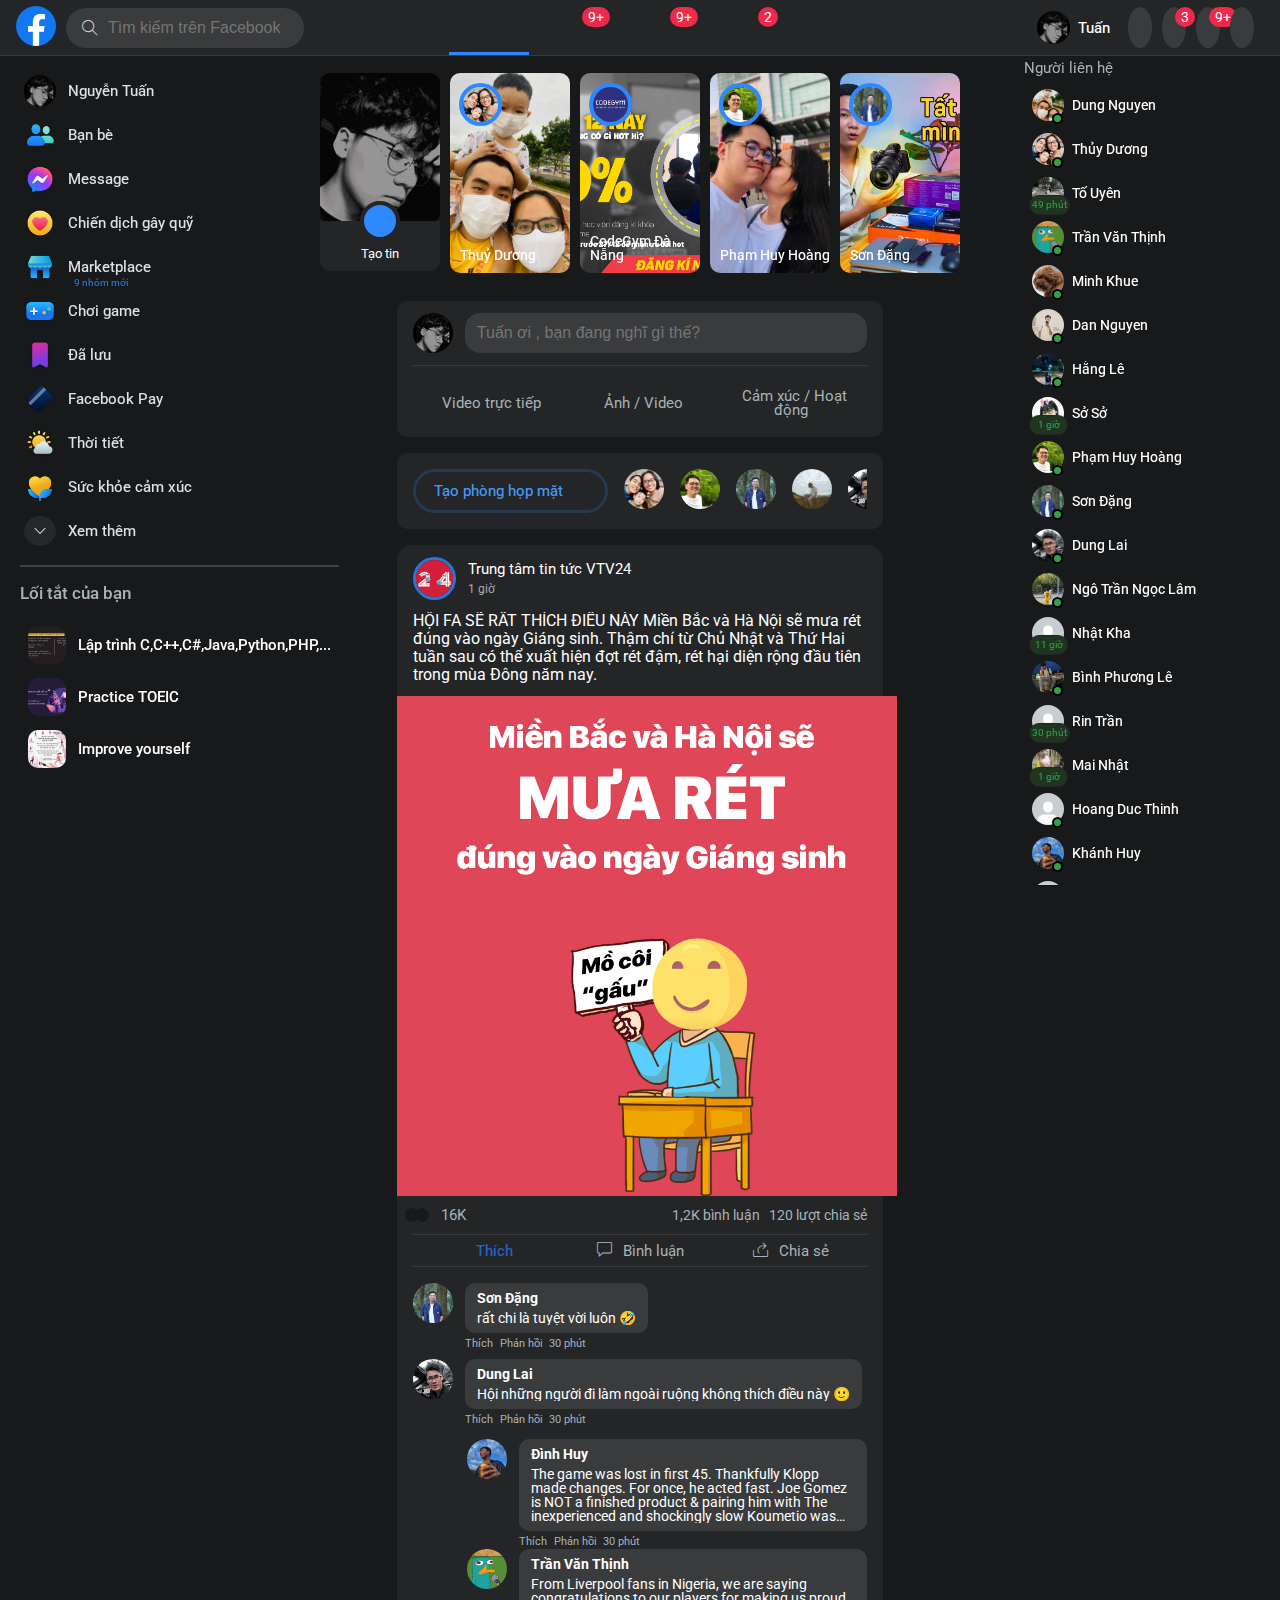
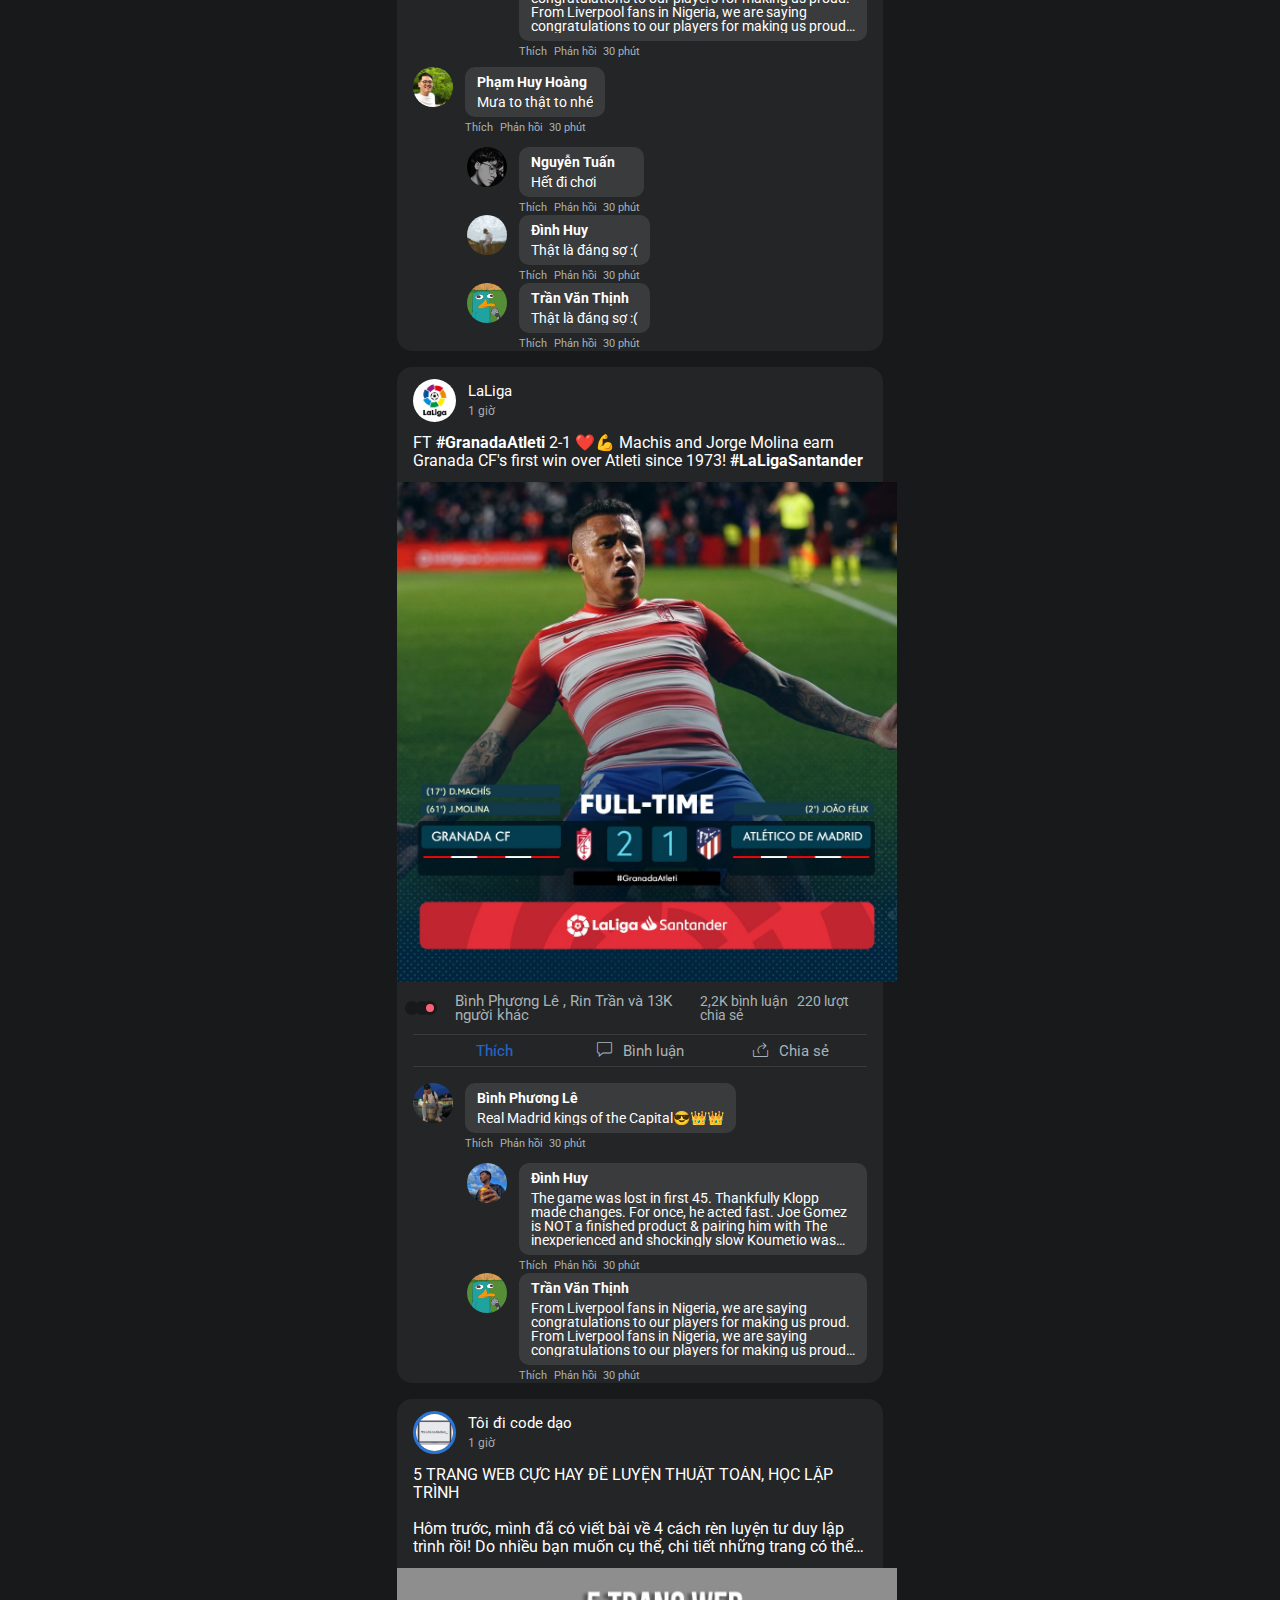
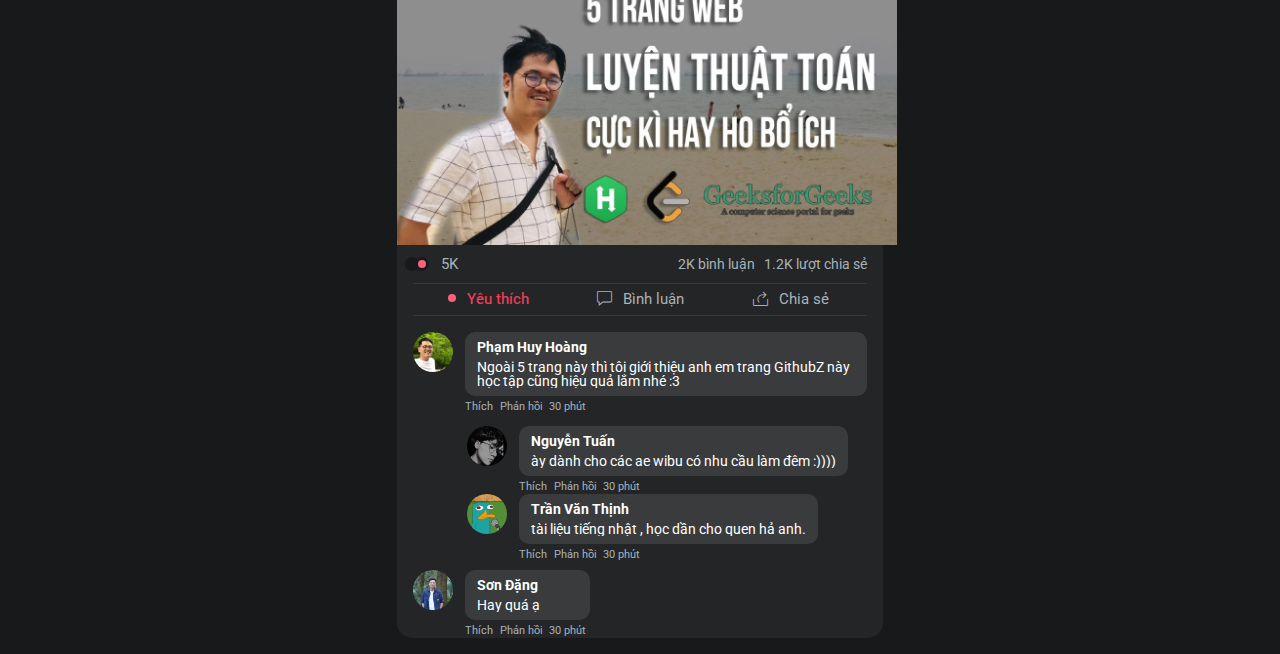
==== index.html @ b70d2193 "first commit" ====
<!DOCTYPE html>
<html lang="en">

<head>
    <meta charset="UTF-8">
    <meta http-equiv="X-UA-Compatible" content="IE=edge">
    <meta name="viewport" content="width=device-width, initial-scale=1.0">
    <title>Facebook</title>
    <link rel="stylesheet" href="./assets/css/style.css">
    <link rel="stylesheet" href="./assets/css/base.css">
    <link rel="stylesheet" href="./assets/css/grid.css">
    <link rel="stylesheet" href="./assets/css/responsive.css">

    <!-- icon -->
    <link rel="stylesheet" href="./assets/font/fontawesome-free-5.15.3/css/all.min.css">
    <link rel="stylesheet" href="./assets/icon/themify-icons/themify-icons.css">
    <link href="https://fonts.googleapis.com/css2?family=Roboto:wght@300;400;500;700&display=swap" rel="stylesheet">

    <!-- Font Family -->
    <link rel="preconnect" href="https://fonts.googleapis.com">
    <link rel="preconnect" href="https://fonts.gstatic.com" crossorigin>
    <link rel="stylesheet" href="https://pro.fontawesome.com/releases/v5.10.0/css/all.css"
        integrity="sha384-AYmEC3Yw5cVb3ZcuHtOA93w35dYTsvhLPVnYs9eStHfGJvOvKxVfELGroGkvsg+p" crossorigin="anonymous" />
    <link rel="preconnect" href="https://fonts.googleapis.com">
    <link rel="preconnect" href="https://fonts.gstatic.com" crossorigin>
    <link href="https://fonts.googleapis.com/css2?family=Satisfy&display=swap" rel="stylesheet">
</head>

<body>
    <div id="main">
        <header class="header">
            <div class="header__search-wrapper">
                <div class="header__logo">
                    <img src="./assets/img/header/logo.png" alt="" class="header__logo-img">
                </div>

                <div class="search-top-mobile-tablet">
                    <i class="search-top-mobile-tablet-icon ti-search"></i>
                </div>

                <div class="header__search-top hide-on-mobile-tablet">
                    <i class="header__search-top-icon ti-search"></i>

                    <input type="text" class="header__search-top-input" placeholder="Tìm kiếm trên Facebook">
                </div>
            </div>

            <div class="header__menu-top">
                <ul class="header__menu-top-list hide-on-mobile">
                    <li class="header__menu-top-item header__menu-top-link--active">
                        <a href="" class="header__menu-top-link">
                            <i class="header__menu-top-icon fas fa-home"></i>
                        </a>
                    </li>

                    <li class="header__menu-top-item">
                        <a href="" class="header__menu-top-link">
                            <i class="header__menu-top-icon fas fa-user-friends"></i>

                            <span class="header__has--notify">9+</span>
                        </a>
                    </li>

                    <li class="header__menu-top-item">
                        <a href="" class="header__menu-top-link">
                            <i class="header__menu-top-icon fas fa-flag"></i>

                            <span class="header__has--notify">9+</span>
                        </a>
                    </li>

                    <li class="header__menu-top-item">
                        <a href="" class="header__menu-top-link">
                            <i class="header__menu-top-icon fas fa-desktop"></i>
                            <span class="header__has--notify">2</span>
                        </a>
                    </li>

                    <li class="header__menu-top-item">
                        <a href="" class="header__menu-top-link">
                            <i class="header__menu-top-icon fas fa-map-marker-alt"></i>
                        </a>
                    </li>
                </ul>
            </div>

            <div class="header__info-wrapper">
                <a class="header__user-top hide-on-mobile-tablet">
                    <img src="./assets/img/header/avatar.jpg" alt="Avatar" class="header__user-top-avatar">

                    <div class="header__user-top-name">Tuấn</div>
                </a>

                <a href="" class="header__menu-top-right">
                    <i class="header__menu-top-right-icon fas fa-list-ul"></i>
                </a>

                <a href="" class="header__message-top">
                    <i class="header__message-top-icon fab fa-facebook-messenger"></i>

                    <span class="header__has--notify header__has--notify-top-right">3</span>
                </a>

                <a href="" class="header__notify-top">
                    <i class="header__notify-top-icon fas fa-bell"></i>
                    <span class="header__has--notify header__has--notify-top-right">9+</span>
                </a>

                <a href="" class="header__show-more-top">
                    <i class="header__show-more-top-icon fas fa-caret-down"></i>
                </a>
            </div>
        </header>

        <div class="body">
            <div class="grid">
                <div class="row">
                    <div class="col l-3">
                        <div class="left-list hide-on-mobile-tablet">
                            <ul class="nav__left-list">
                                <li class="nav__left-list-item">
                                    <a href="" class="nav__left-list-item-link">
                                        <img src="./assets/img/header/avatar.jpg" alt="" class="nav__left-list-item-img">
                                        <div class="nav__left-list-item-name">Nguyễn Tuấn</div>
                                    </a>
                                </li>

                                <li class="nav__left-list-item">
                                    <a href="" class="nav__left-list-item-link">
                                        <img src="./assets/img/body-left-list/friends.png" alt=""
                                            class="nav__left-list-item-img">
                                        <div class="nav__left-list-item-name">Bạn bè</div>
                                    </a>
                                </li>

                                <li class="nav__left-list-item">
                                    <a href="" class="nav__left-list-item-link">
                                        <img src="./assets/img/body-left-list/message.png" alt=""
                                            class="nav__left-list-item-img">
                                        <div class="nav__left-list-item-name">Message</div>
                                    </a>
                                </li>

                                <li class="nav__left-list-item">
                                    <a href="" class="nav__left-list-item-link">
                                        <img src="./assets/img/body-left-list/fund.png" alt=""
                                            class="nav__left-list-item-img">
                                        <div class="nav__left-list-item-name">Chiến dịch gây quỹ</div>
                                    </a>
                                </li>

                                <li class="nav__left-list-item">
                                    <a href="" class="nav__left-list-item-link">
                                        <img src="./assets/img/body-left-list/market.png" alt=""
                                            class="nav__left-list-item-img">
                                        <div class="nav__left-list-item-name">
                                            Marketplace
                                        </div>

                                        <div class="nav__left-list-item-notify">
                                            <i class="fas fa-circle"></i>
                                            <span>9 nhóm mới</span>
                                        </div>
                                    </a>
                                </li>

                                <li class="nav__left-list-item">
                                    <a href="" class="nav__left-list-item-link">
                                        <img src="./assets/img/body-left-list/game.png" alt=""
                                            class="nav__left-list-item-img">
                                        <div class="nav__left-list-item-name">Chơi game</div>
                                    </a>
                                </li>

                                <li class="nav__left-list-item">
                                    <a href="" class="nav__left-list-item-link">
                                        <img src="./assets/img/body-left-list/saved.png" alt=""
                                            class="nav__left-list-item-img">
                                        <div class="nav__left-list-item-name">Đã lưu</div>
                                    </a>
                                </li>

                                <li class="nav__left-list-item">
                                    <a href="" class="nav__left-list-item-link">
                                        <img src="./assets/img/body-left-list/facebookPay.png" alt=""
                                            class="nav__left-list-item-img">
                                        <div class="nav__left-list-item-name">Facebook Pay</div>
                                    </a>
                                </li>

                                <li class="nav__left-list-item">
                                    <a href="" class="nav__left-list-item-link">
                                        <img src="./assets/img/body-left-list/weather.png" alt=""
                                            class="nav__left-list-item-img">
                                        <div class="nav__left-list-item-name">Thời tiết</div>
                                    </a>
                                </li>

                                <li class="nav__left-list-item">
                                    <a href="" class="nav__left-list-item-link">
                                        <img src="./assets/img/body-left-list/heal.png" alt=""
                                            class="nav__left-list-item-img">
                                        <div class="nav__left-list-item-name">Sức khỏe cảm xúc</div>
                                    </a>
                                </li>

                                <li class="nav__left-list-item">
                                    <div class="nav__left-list-item-link">
                                        <i class="nav__left-list-item-icon ti-angle-down"></i>

                                        <div class="nav__left-list-item-name">Xem thêm</div>
                                    </div>
                                </li>
                            </ul>

                            <ul class="nav__left-list-footer">
                                <li class="nav__left-list-footer-item">
                                    <div class="nav__left-list-footer-item-header">
                                        <span>Lối tắt của bạn</span>
                                    </div>
                                </li>

                                <li class="nav__left-list-footer-item">
                                    <a href="" class="nav__left-list-footer-item-link">
                                        <img src="./assets/img/left-list-footer/img-1.jpg" alt=""
                                            class="nav__left-list-footer-item-img">
                                        <span>Lập trình C,C++,C#,Java,Python,PHP,...</span>
                                    </a>
                                </li>

                                <li class="nav__left-list-footer-item">
                                    <a href="" class="nav__left-list-footer-item-link">
                                        <img src="./assets/img/left-list-footer/img-3.jpg" alt=""
                                            class="nav__left-list-footer-item-img">
                                        <span>Practice TOEIC</span>
                                    </a>
                                </li>

                                <li class="nav__left-list-footer-item">
                                    <a href="" class="nav__left-list-footer-item-link">
                                        <img src="./assets/img/left-list-footer/img-2.jpg" alt=""
                                            class="nav__left-list-footer-item-img">
                                        <span>Improve yourself</span>
                                    </a>
                                </li>
                            </ul>
                        </div>
                    </div>

                    <div class="col l-6 m-12 c-12">
                        <div class="center-list">
                            <div class="story-center">
                                <ul class="story-center__list">
                                    <li class="story-center__item">
                                        <a href="" class="story-center__item-link">
                                            <img src="./assets/img/header/avatar.jpg" alt=""
                                                class="story-center__item-img">

                                            <div class="story-center--create-story">
                                                <div class="story-center--create-story-add">
                                                    <i class="story-center--create-story-icon fas fa-plus"></i>
                                                </div>

                                                <div class="story-center--create-story-text">Tạo tin</div>
                                            </div>
                                        </a>
                                    </li>

                                    <li class="story-center__item">
                                        <a href="" class="story-center__item-link">
                                            <img src="./assets/img/body-center/avatar-story-1.jpg" alt=""
                                                class="story-center__item-img-friends">

                                            <div class="story-center__item-avatar-container">
                                                <img src="./assets/img/body-center/story-1.jpg" alt=""
                                                    class="story-center__item-avatar">
                                            </div>
                                            <div class="story-center__item-name">Thuỷ Dương</div>
                                        </a>
                                    </li>

                                    <li class="story-center__item">
                                        <a href="" class="story-center__item-link">
                                            <img src="./assets/img/body-center/story-2.jpg" alt=""
                                                class="story-center__item-img-friends">

                                            <div class="story-center__item-avatar-container">
                                                <img src="./assets/img/body-center/avatar-story-2.jpg" alt=""
                                                    class="story-center__item-avatar">
                                            </div>
                                            <div class="story-center__item-name">CodeGym Đà Nẵng</div>
                                        </a>
                                    </li>

                                    <li class="story-center__item">
                                        <a href="" class="story-center__item-link">
                                            <img src="./assets/img/body-center/avatar-story-3.jpg" alt=""
                                                class="story-center__item-img-friends">

                                            <div class="story-center__item-avatar-container">
                                                <img src="./assets/img/body-center/story-3.jpg" alt=""
                                                    class="story-center__item-avatar">
                                            </div>
                                            <div class="story-center__item-name">Phạm Huy Hoàng</div>
                                        </a>
                                    </li>

                                    <li class="story-center__item">
                                        <a href="" class="story-center__item-link">
                                            <img src="./assets/img/body-center/avatar-story-4.jpg" alt=""
                                                class="story-center__item-img-friends">

                                            <div class="story-center__item-avatar-container">
                                                <img src="./assets/img/body-center/story-4.jpg" alt=""
                                                    class="story-center__item-avatar">
                                            </div>
                                            <div class="story-center__item-name">Sơn Đặng</div>
                                        </a>
                                    </li>
                                </ul>
                            </div>

                            <div class="news-list-center">
                                <div class="status-center">
                                    <div class="status-heading">
                                        <img src="./assets/img/header/avatar.jpg" alt="" class="status-img">
                                        <input type="text" class="status-heading__input"
                                            placeholder="Tuấn ơi , bạn đang nghĩ gì thế?">
                                    </div>

                                    <div class="status-body">
                                        <div class="status-container">
                                            <i class="status-video__direct-icon fas fa-video"></i>
                                            <span>Video trực tiếp</span>
                                        </div>

                                        <div class="status-container">
                                            <i class="status-upload__image-icon fas fa-image"></i>
                                            <span>Ảnh / Video</span>
                                        </div>

                                        <div class="status-container">
                                            <i class="status-react-icon far fa-smile"></i>

                                            <span>Cảm xúc / Hoạt động</span>
                                        </div>
                                    </div>
                                </div>

                                <div class="create-meeting-room-center">
                                    <div class="create-meeting-room-center-container">
                                        <div class="create-meeting-room-wrapper">
                                            <i class="meeting-room-icon fas fa-video"></i>
                                            <span>Tạo phòng họp mặt</span>
                                        </div>

                                        <ul class="meeting-room__list">
                                            <li class="meeting-room__item">
                                                <a href="" class="meeting-room__link">
                                                    <img src="./assets/img/body-center/story-1.jpg" alt=""
                                                        class="meeting-room-img">
                                                </a>
                                            </li>

                                            <li class="meeting-room__item">
                                                <a href="" class="meeting-room__link">
                                                    <img src="./assets/img/body-center/story-3.jpg" alt=""
                                                        class="meeting-room-img">
                                                </a>
                                            </li>

                                            <li class="meeting-room__item">
                                                <a href="" class="meeting-room__link">
                                                    <img src="./assets/img/body-center/story-4.jpg" alt=""
                                                        class="meeting-room-img">
                                                </a>
                                            </li>

                                            <li class="meeting-room__item">
                                                <a href="" class="meeting-room__link">
                                                    <img src="./assets/img/body-center/stort-1.jpg" alt=""
                                                        class="meeting-room-img">
                                                </a>
                                            </li>

                                            <li class="meeting-room__item">
                                                <a href="" class="meeting-room__link">
                                                    <img src="./assets/img/body-center/story-5.jpg" alt=""
                                                        class="meeting-room-img">
                                                </a>
                                            </li>

                                            <li class="meeting-room__item">
                                                <a href="" class="meeting-room__link">
                                                    <img src="./assets/img/body-center/story-7.jpg" alt=""
                                                        class="meeting-room-img">
                                                </a>
                                            </li>

                                            <li class="meeting-room__item">
                                                <a href="" class="meeting-room__link">
                                                    <img src="./assets/img/body-center/story-9.jpg" alt=""
                                                        class="meeting-room-img">
                                                </a>
                                            </li>

                                            <li class="meeting-room__item">
                                                <a href="" class="meeting-room__link">
                                                    <img src="./assets/img/body-center/story-6.png" alt=""
                                                        class="meeting-room-img">
                                                </a>
                                            </li>

                                            <li class="meeting-room__item">
                                                <a href="" class="meeting-room__link">
                                                    <img src="./assets/img/body-center/story-10.png" alt=""
                                                        class="meeting-room-img">
                                                </a>
                                            </li>

                                            <li class="meeting-room__item">
                                                <a href="" class="meeting-room__link">
                                                    <img src="./assets/img/body-center/story-10.png" alt=""
                                                        class="meeting-room-img">
                                                </a>
                                            </li>
                                        </ul>
                                    </div>
                                </div>

                                <div class="news-post">
                                    <ul class="news-post__list">
                                        <li class="news-post__item">
                                            <div class="news-post__header">
                                                <div class="news-post__header-wrapper">
                                                    <img src="assets/img/post-list/img-1.jpg" alt=""
                                                        class="news-post__avatar news-post__avatar--story">

                                                    <div class="news-post__header-info">
                                                        <a href="" class="news-post__header-info-name">
                                                            <span>Trung tâm tin tức VTV24</span>
                                                            <i
                                                                class="news-post__header-info-name-icon fas fa-check-circle"></i>
                                                        </a>

                                                        <div class="news-post__header-info-date--wrapper">
                                                            <div class="news-post__header-info-date">1 giờ</div>
                                                            <i
                                                                class="news-post__header-info-date-icon fas fa-globe-americas"></i>
                                                        </div>
                                                    </div>
                                                </div>

                                                <div class="news-post__header-about">
                                                    <a href="" class="news-post__header-about-link">
                                                        <i class="fas fa-ellipsis-h"></i>
                                                    </a>
                                                </div>
                                            </div>

                                            <div class="news-post-content">
                                                <p class="news-post-content-text">
                                                    HỘI FA SẼ RẤT THÍCH ĐIỀU NÀY
                                                    Miền Bắc và Hà Nội sẽ mưa rét đúng vào ngày Giáng sinh. Thậm chí từ
                                                    Chủ Nhật và Thứ Hai tuần sau có thể xuất hiện đợt rét đậm, rét hại
                                                    diện rộng đầu tiên trong mùa Đông năm nay.
                                                </p>
                                            </div>

                                            <a href="" class="news-post-image">
                                                <img src="./assets/img/post-list/image-content-1.jpg" alt=""
                                                    class="news-post-image-img">
                                            </a>

                                            <div class="news-post-react">
                                                <div class="news-post-react-header">
                                                    <!-- Haha <i class="news-post-react-header-haha-icon fas fa-grin-squint"></i> -->
                                                    <!-- sad <i class="news-post-react-header-sad-icon fas fa-sad-tear"></i> -->
                                                    <!-- like <i class="news-post-react-header-like-icon fas fa-thumbs-up"></i> -->
                                                    <i class="news-post-react-header-haha-icon fas fa-grin-squint"></i>
                                                    <i class="news-post-react-header-like-icon fas fa-thumbs-up"></i>
                                                    <div class="news-post-react-header-quantity">16K</div>
                                                </div>

                                                <div class="news-post-react-body">
                                                    <span class="news-post-react-body-comment">1,2K bình luận</span>
                                                    <span class="news-post-react-body-share">120 lượt chia sẻ</span>
                                                </div>
                                            </div>

                                            <div class="news-post-function">
                                                <div class="news-post-function-container">
                                                    <div
                                                        class="news-post-function__act news-post-function__act--active--like">
                                                        <i class="news-post-function__like-icon fas fa-thumbs-up"></i>
                                                        <span>Thích
                                                            <div class="function__react-act">
                                                                <ul class="function__react-act-list">
                                                                    <li class="function__react-act-item">
                                                                        <i
                                                                            class="function__react-act-like-icon like-icon fas fa-thumbs-up"></i>
                                                                    </li>

                                                                    <li class="function__react-act-item">
                                                                        <i
                                                                            class="function__react-act-item-heart-icon heart-icon fas fa-heart"></i>
                                                                    </li>

                                                                    <li class="function__react-act-item">
                                                                        <i
                                                                            class="function__react-act-item-smile-icon smile-icon fas fa-grin-squint"></i>
                                                                    </li>

                                                                    <li class="function__react-act-item">
                                                                        <i
                                                                            class="function__react-act-item-surprise-icon surprise-icon fas fa-surprise"></i>
                                                                    </li>

                                                                    <li class="function__react-act-item">
                                                                        <i
                                                                            class="function__react-act-item-sad-icon sad-icon fas fa-sad-tear"></i>
                                                                    </li>

                                                                    <li class="function__react-act-item">
                                                                        <i
                                                                            class="function__react-act-item-angry-icon angry-icon fas fa-angry"></i>
                                                                    </li>
                                                                </ul>
                                                            </div>
                                                        </span>
                                                    </div>

                                                    <div class="news-post-function__act">
                                                        <i class="news-post-function__act-comment-icon ti-comment"></i>
                                                        <span>Bình luận</span>
                                                    </div>

                                                    <div class="news-post-function__act">
                                                        <i class="news-post-function__act-share-icon ti-share"></i>
                                                        <span>Chia sẻ</span>
                                                    </div>
                                                </div>
                                            </div>

                                            <div class="news-post__comment-client">
                                                <ul class="news-post__comment-client-list">
                                                    <li class="news-post__comment-client-item">
                                                        <div class="news-post__comment-client-item-header">
                                                            <a href="" class="news-post__comment-client-item-link">
                                                                <img src="./assets/img/body-center/story-4.jpg" alt=""
                                                                    class="news-post__comment-client-item-img">
                                                            </a>

                                                            <div class="news-post__comment-client-item-body">
                                                                <div class="news-post__comment-client-item-wrapper">
                                                                    <a href=""
                                                                        class="news-post__comment-client-item-link">
                                                                        <strong
                                                                            class="news-post__comment-client-item-name">Sơn
                                                                            Đặng</strong>
                                                                    </a>

                                                                    <div
                                                                        class="news-post__comment-client-item-comment limit-height-text-comment">
                                                                        <!-- Haha <i class="news-post-react-header-haha-icon fas fa-grin-squint"></i> -->
                                                                        <!-- sad <i class="news-post-react-header-sad-icon fas fa-sad-tear"></i> -->
                                                                        <!-- like <i class="news-post-react-header-like-icon fas fa-thumbs-up"></i> -->
                                                                        rất chi là tuyệt vời luôn 🤣
                                                                    </div>
                                                                </div>
                                                                <div class="news-post__comment-client-item-function">
                                                                    <span
                                                                        class="news-post__comment-client-item-function-like">
                                                                        Thích
                                                                        <div class="function__react-act">
                                                                            <ul class="function__react-act-list">
                                                                                <li class="function__react-act-item">
                                                                                    <i
                                                                                        class="function__react-act-like-icon like-icon fas fa-thumbs-up"></i>
                                                                                </li>

                                                                                <li class="function__react-act-item">
                                                                                    <i
                                                                                        class="function__react-act-item-heart-icon heart-icon fas fa-heart"></i>
                                                                                </li>

                                                                                <li class="function__react-act-item">
                                                                                    <i
                                                                                        class="function__react-act-item-smile-icon smile-icon fas fa-grin-squint"></i>
                                                                                </li>

                                                                                <li class="function__react-act-item">
                                                                                    <i
                                                                                        class="function__react-act-item-surprise-icon surprise-icon fas fa-surprise"></i>
                                                                                </li>

                                                                                <li class="function__react-act-item">
                                                                                    <i
                                                                                        class="function__react-act-item-sad-icon sad-icon fas fa-sad-tear"></i>
                                                                                </li>

                                                                                <li class="function__react-act-item">
                                                                                    <i
                                                                                        class="function__react-act-item-angry-icon angry-icon fas fa-angry"></i>
                                                                                </li>
                                                                            </ul>
                                                                        </div>
                                                                    </span>

                                                                    <span>Phản hồi</span>
                                                                    <span>30 phút</span>
                                                                </div>
                                                            </div>
                                                        </div>
                                                    </li>

                                                    <li class="news-post__comment-client-item">
                                                        <div class="news-post__comment-client-item-header">
                                                            <a href="" class="news-post__comment-client-item-link">
                                                                <img src="./assets/img/body-center/story-5.jpg" alt=""
                                                                    class="news-post__comment-client-item-img">
                                                            </a>

                                                            <div class="news-post__comment-client-item-body">
                                                                <div class="news-post__comment-client-item-wrapper">
                                                                    <a href=""
                                                                        class="news-post__comment-client-item-link">
                                                                        <strong
                                                                            class="news-post__comment-client-item-name">Dung
                                                                            Lai</strong>
                                                                    </a>

                                                                    <div
                                                                        class="news-post__comment-client-item-comment limit-height-text-comment">
                                                                        Hội những người đi làm ngoài ruộng không thích
                                                                        điều này 🙂</div>
                                                                </div>
                                                                <div class="news-post__comment-client-item-function">
                                                                    <span
                                                                        class="news-post__comment-client-item-function-like">
                                                                        Thích
                                                                        <div class="function__react-act">
                                                                            <ul class="function__react-act-list">
                                                                                <li class="function__react-act-item">
                                                                                    <i
                                                                                        class="function__react-act-like-icon like-icon fas fa-thumbs-up"></i>
                                                                                </li>

                                                                                <li class="function__react-act-item">
                                                                                    <i
                                                                                        class="function__react-act-item-heart-icon heart-icon fas fa-heart"></i>
                                                                                </li>

                                                                                <li class="function__react-act-item">
                                                                                    <i
                                                                                        class="function__react-act-item-smile-icon smile-icon fas fa-grin-squint"></i>
                                                                                </li>

                                                                                <li class="function__react-act-item">
                                                                                    <i
                                                                                        class="function__react-act-item-surprise-icon surprise-icon fas fa-surprise"></i>
                                                                                </li>

                                                                                <li class="function__react-act-item">
                                                                                    <i
                                                                                        class="function__react-act-item-sad-icon sad-icon fas fa-sad-tear"></i>
                                                                                </li>

                                                                                <li class="function__react-act-item">
                                                                                    <i
                                                                                        class="function__react-act-item-angry-icon angry-icon fas fa-angry"></i>
                                                                                </li>
                                                                            </ul>
                                                                        </div>
                                                                    </span>

                                                                    <span>Phản hồi</span>
                                                                    <span>30 phút</span>
                                                                </div>
                                                            </div>
                                                        </div>

                                                        <ul class="news-post-comment-client--response">
                                                            <li class="news-post-comment-client--response-item">
                                                                <a href="" class="news-post__comment-client-item-link">
                                                                    <img src="./assets/img/body-center/story-7.jpg"
                                                                        alt=""
                                                                        class="news-post__comment-client-item-img">
                                                                </a>

                                                                <div class="news-post__comment-client-item-body">
                                                                    <div class="news-post__comment-client-item-wrapper">
                                                                        <a href=""
                                                                            class="news-post__comment-client-item-link">
                                                                            <strong
                                                                                class="news-post__comment-client-item-name">Đình
                                                                                Huy</strong>
                                                                        </a>

                                                                        <div
                                                                            class="news-post__comment-client-item-comment limit-height-text-comment">
                                                                            The game was lost in first 45. Thankfully
                                                                            Klopp made changes. For once, he acted fast.
                                                                            Joe Gomez is NOT a finished product &
                                                                            pairing him with The inexperienced and
                                                                            shockingly slow Koumetio was such a foolish
                                                                            choice. What a second half that was! So glad
                                                                            for Taki to get that moment in the dying
                                                                            seconds. Should’ve put the finishing touches
                                                                            with his penalty!
                                                                            Big big big game for Kelleher. Kids got ice
                                                                            in his veins and the sharpness of Allison.
                                                                            One to watch !!</div>
                                                                    </div>
                                                                    <div
                                                                        class="news-post__comment-client-item-function">
                                                                        <span
                                                                            class="news-post__comment-client-item-function-like">
                                                                            Thích
                                                                            <div class="function__react-act">
                                                                                <ul class="function__react-act-list">
                                                                                    <li
                                                                                        class="function__react-act-item">
                                                                                        <i
                                                                                            class="function__react-act-like-icon like-icon fas fa-thumbs-up"></i>
                                                                                    </li>

                                                                                    <li
                                                                                        class="function__react-act-item">
                                                                                        <i
                                                                                            class="function__react-act-item-heart-icon heart-icon fas fa-heart"></i>
                                                                                    </li>

                                                                                    <li
                                                                                        class="function__react-act-item">
                                                                                        <i
                                                                                            class="function__react-act-item-smile-icon smile-icon fas fa-grin-squint"></i>
                                                                                    </li>

                                                                                    <li
                                                                                        class="function__react-act-item">
                                                                                        <i
                                                                                            class="function__react-act-item-surprise-icon surprise-icon fas fa-surprise"></i>
                                                                                    </li>

                                                                                    <li
                                                                                        class="function__react-act-item">
                                                                                        <i
                                                                                            class="function__react-act-item-sad-icon sad-icon fas fa-sad-tear"></i>
                                                                                    </li>

                                                                                    <li
                                                                                        class="function__react-act-item">
                                                                                        <i
                                                                                            class="function__react-act-item-angry-icon angry-icon fas fa-angry"></i>
                                                                                    </li>
                                                                                </ul>
                                                                            </div>
                                                                        </span>

                                                                        <span>Phản hồi</span>
                                                                        <span>30 phút</span>
                                                                    </div>
                                                            </li>

                                                            <li class="news-post-comment-client--response-item">
                                                                <a href="" class="news-post__comment-client-item-link">
                                                                    <img src="./assets/img/body-center/story-6.png"
                                                                        alt=""
                                                                        class="news-post__comment-client-item-img">
                                                                </a>

                                                                <div class="news-post__comment-client-item-body">
                                                                    <div class="news-post__comment-client-item-wrapper">
                                                                        <a href=""
                                                                            class="news-post__comment-client-item-link">
                                                                            <strong
                                                                                class="news-post__comment-client-item-name">Trần
                                                                                Văn Thịnh</strong>
                                                                        </a>

                                                                        <div
                                                                            class="news-post__comment-client-item-comment limit-height-text-comment">
                                                                            From Liverpool fans in Nigeria, we are
                                                                            saying congratulations to our players for
                                                                            making us proud.
                                                                            From Liverpool fans in Nigeria, we are
                                                                            saying congratulations to our players for
                                                                            making us proud.
                                                                            From Liverpool fans in Nigeria, we are
                                                                            saying congratulations to our players for
                                                                            making us proud.
                                                                            From Liverpool fans in Nigeria, we are
                                                                            saying congratulations to our players for
                                                                            making us proud.</div>
                                                                    </div>
                                                                    <div
                                                                        class="news-post__comment-client-item-function">
                                                                        <span
                                                                            class="news-post__comment-client-item-function-like">
                                                                            Thích
                                                                            <div class="function__react-act">
                                                                                <ul class="function__react-act-list">
                                                                                    <li
                                                                                        class="function__react-act-item">
                                                                                        <i
                                                                                            class="function__react-act-like-icon like-icon fas fa-thumbs-up"></i>
                                                                                    </li>

                                                                                    <li
                                                                                        class="function__react-act-item">
                                                                                        <i
                                                                                            class="function__react-act-item-heart-icon heart-icon fas fa-heart"></i>
                                                                                    </li>

                                                                                    <li
                                                                                        class="function__react-act-item">
                                                                                        <i
                                                                                            class="function__react-act-item-smile-icon smile-icon fas fa-grin-squint"></i>
                                                                                    </li>

                                                                                    <li
                                                                                        class="function__react-act-item">
                                                                                        <i
                                                                                            class="function__react-act-item-surprise-icon surprise-icon fas fa-surprise"></i>
                                                                                    </li>

                                                                                    <li
                                                                                        class="function__react-act-item">
                                                                                        <i
                                                                                            class="function__react-act-item-sad-icon sad-icon fas fa-sad-tear"></i>
                                                                                    </li>

                                                                                    <li
                                                                                        class="function__react-act-item">
                                                                                        <i
                                                                                            class="function__react-act-item-angry-icon angry-icon fas fa-angry"></i>
                                                                                    </li>
                                                                                </ul>
                                                                            </div>
                                                                        </span>

                                                                        <span>Phản hồi</span>
                                                                        <span>30 phút</span>
                                                                    </div>
                                                                </div>
                                                            </li>
                                                        </ul>
                                                    </li>

                                                    <li class="news-post__comment-client-item">
                                                        <div class="news-post__comment-client-item-header">
                                                            <a href="" class="news-post__comment-client-item-link">
                                                                <img src="./assets/img/body-center/story-3.jpg" alt=""
                                                                    class="news-post__comment-client-item-img">
                                                            </a>

                                                            <div class="news-post__comment-client-item-body">
                                                                <div class="news-post__comment-client-item-wrapper">
                                                                    <a href=""
                                                                        class="news-post__comment-client-item-link">
                                                                        <strong
                                                                            class="news-post__comment-client-item-name">Phạm
                                                                            Huy Hoàng</strong>
                                                                    </a>

                                                                    <div
                                                                        class="news-post__comment-client-item-comment limit-height-text-comment">
                                                                        Mưa to thật to nhé
                                                                    </div>
                                                                </div>
                                                                <div class="news-post__comment-client-item-function">
                                                                    <span
                                                                        class="news-post__comment-client-item-function-like">
                                                                        Thích
                                                                        <div class="function__react-act">
                                                                            <ul class="function__react-act-list">
                                                                                <li class="function__react-act-item">
                                                                                    <i
                                                                                        class="function__react-act-like-icon like-icon fas fa-thumbs-up"></i>
                                                                                </li>

                                                                                <li class="function__react-act-item">
                                                                                    <i
                                                                                        class="function__react-act-item-heart-icon heart-icon fas fa-heart"></i>
                                                                                </li>

                                                                                <li class="function__react-act-item">
                                                                                    <i
                                                                                        class="function__react-act-item-smile-icon smile-icon fas fa-grin-squint"></i>
                                                                                </li>

                                                                                <li class="function__react-act-item">
                                                                                    <i
                                                                                        class="function__react-act-item-surprise-icon surprise-icon fas fa-surprise"></i>
                                                                                </li>

                                                                                <li class="function__react-act-item">
                                                                                    <i
                                                                                        class="function__react-act-item-sad-icon sad-icon fas fa-sad-tear"></i>
                                                                                </li>

                                                                                <li class="function__react-act-item">
                                                                                    <i
                                                                                        class="function__react-act-item-angry-icon angry-icon fas fa-angry"></i>
                                                                                </li>
                                                                            </ul>
                                                                        </div>
                                                                    </span>

                                                                    <span>Phản hồi</span>
                                                                    <span>30 phút</span>
                                                                </div>
                                                            </div>
                                                        </div>

                                                        <ul class="news-post-comment-client--response">
                                                            <li class="news-post-comment-client--response-item">
                                                                <a href="" class="news-post__comment-client-item-link">
                                                                    <img src="./assets/img/header/avatar.jpg" alt=""
                                                                        class="news-post__comment-client-item-img">
                                                                </a>

                                                                <div class="news-post__comment-client-item-body">
                                                                    <div class="news-post__comment-client-item-wrapper">
                                                                        <a href=""
                                                                            class="news-post__comment-client-item-link">
                                                                            <strong
                                                                                class="news-post__comment-client-item-name">Nguyễn
                                                                                Tuấn</strong>
                                                                        </a>

                                                                        <div
                                                                            class="news-post__comment-client-item-comment limit-height-text-comment">
                                                                            Hết đi chơi</div>
                                                                    </div>
                                                                    <div
                                                                        class="news-post__comment-client-item-function">
                                                                        <span
                                                                            class="news-post__comment-client-item-function-like">
                                                                            Thích
                                                                            <div class="function__react-act">
                                                                                <ul class="function__react-act-list">
                                                                                    <li
                                                                                        class="function__react-act-item">
                                                                                        <i
                                                                                            class="function__react-act-like-icon like-icon fas fa-thumbs-up"></i>
                                                                                    </li>

                                                                                    <li
                                                                                        class="function__react-act-item">
                                                                                        <i
                                                                                            class="function__react-act-item-heart-icon heart-icon fas fa-heart"></i>
                                                                                    </li>

                                                                                    <li
                                                                                        class="function__react-act-item">
                                                                                        <i
                                                                                            class="function__react-act-item-smile-icon smile-icon fas fa-grin-squint"></i>
                                                                                    </li>

                                                                                    <li
                                                                                        class="function__react-act-item">
                                                                                        <i
                                                                                            class="function__react-act-item-surprise-icon surprise-icon fas fa-surprise"></i>
                                                                                    </li>

                                                                                    <li
                                                                                        class="function__react-act-item">
                                                                                        <i
                                                                                            class="function__react-act-item-sad-icon sad-icon fas fa-sad-tear"></i>
                                                                                    </li>

                                                                                    <li
                                                                                        class="function__react-act-item">
                                                                                        <i
                                                                                            class="function__react-act-item-angry-icon angry-icon fas fa-angry"></i>
                                                                                    </li>
                                                                                </ul>
                                                                            </div>
                                                                        </span>

                                                                        <span>Phản hồi</span>
                                                                        <span>30 phút</span>
                                                                    </div>
                                                                </div>
                                                            </li>

                                                            <li class="news-post-comment-client--response-item">
                                                                <a href="" class="news-post__comment-client-item-link">
                                                                    <img src="./assets/img/body-center/stort-1.jpg"
                                                                        alt=""
                                                                        class="news-post__comment-client-item-img">
                                                                </a>

                                                                <div class="news-post__comment-client-item-body">
                                                                    <div class="news-post__comment-client-item-wrapper">
                                                                        <a href=""
                                                                            class="news-post__comment-client-item-link">
                                                                            <strong
                                                                                class="news-post__comment-client-item-name">Đình
                                                                                Huy</strong>
                                                                        </a>

                                                                        <div
                                                                            class="news-post__comment-client-item-comment limit-height-text-comment">
                                                                            Thật là đáng sợ :(</div>
                                                                    </div>
                                                                    <div
                                                                        class="news-post__comment-client-item-function">
                                                                        <span
                                                                            class="news-post__comment-client-item-function-like">
                                                                            Thích
                                                                            <div class="function__react-act">
                                                                                <ul class="function__react-act-list">
                                                                                    <li
                                                                                        class="function__react-act-item">
                                                                                        <i
                                                                                            class="function__react-act-like-icon like-icon fas fa-thumbs-up"></i>
                                                                                    </li>

                                                                                    <li
                                                                                        class="function__react-act-item">
                                                                                        <i
                                                                                            class="function__react-act-item-heart-icon heart-icon fas fa-heart"></i>
                                                                                    </li>

                                                                                    <li
                                                                                        class="function__react-act-item">
                                                                                        <i
                                                                                            class="function__react-act-item-smile-icon smile-icon fas fa-grin-squint"></i>
                                                                                    </li>

                                                                                    <li
                                                                                        class="function__react-act-item">
                                                                                        <i
                                                                                            class="function__react-act-item-surprise-icon surprise-icon fas fa-surprise"></i>
                                                                                    </li>

                                                                                    <li
                                                                                        class="function__react-act-item">
                                                                                        <i
                                                                                            class="function__react-act-item-sad-icon sad-icon fas fa-sad-tear"></i>
                                                                                    </li>

                                                                                    <li
                                                                                        class="function__react-act-item">
                                                                                        <i
                                                                                            class="function__react-act-item-angry-icon angry-icon fas fa-angry"></i>
                                                                                    </li>
                                                                                </ul>
                                                                            </div>
                                                                        </span>

                                                                        <span>Phản hồi</span>
                                                                        <span>30 phút</span>
                                                                    </div>
                                                                </div>
                                                            </li>

                                                            <li class="news-post-comment-client--response-item">
                                                                <a href="" class="news-post__comment-client-item-link">
                                                                    <img src="./assets/img/body-center/story-6.png"
                                                                        alt=""
                                                                        class="news-post__comment-client-item-img">
                                                                </a>

                                                                <div class="news-post__comment-client-item-body">
                                                                    <div class="news-post__comment-client-item-wrapper">
                                                                        <a href=""
                                                                            class="news-post__comment-client-item-link">
                                                                            <strong
                                                                                class="news-post__comment-client-item-name">Trần
                                                                                Văn Thịnh</strong>
                                                                        </a>

                                                                        <div
                                                                            class="news-post__comment-client-item-comment limit-height-text-comment">
                                                                            Thật là đáng sợ :(</div>
                                                                    </div>
                                                                    <div
                                                                        class="news-post__comment-client-item-function">
                                                                        <span
                                                                            class="news-post__comment-client-item-function-like">
                                                                            Thích
                                                                            <div class="function__react-act">
                                                                                <ul class="function__react-act-list">
                                                                                    <li
                                                                                        class="function__react-act-item">
                                                                                        <i
                                                                                            class="function__react-act-like-icon like-icon fas fa-thumbs-up"></i>
                                                                                    </li>

                                                                                    <li
                                                                                        class="function__react-act-item">
                                                                                        <i
                                                                                            class="function__react-act-item-heart-icon heart-icon fas fa-heart"></i>
                                                                                    </li>

                                                                                    <li
                                                                                        class="function__react-act-item">
                                                                                        <i
                                                                                            class="function__react-act-item-smile-icon smile-icon fas fa-grin-squint"></i>
                                                                                    </li>

                                                                                    <li
                                                                                        class="function__react-act-item">
                                                                                        <i
                                                                                            class="function__react-act-item-surprise-icon surprise-icon fas fa-surprise"></i>
                                                                                    </li>

                                                                                    <li
                                                                                        class="function__react-act-item">
                                                                                        <i
                                                                                            class="function__react-act-item-sad-icon sad-icon fas fa-sad-tear"></i>
                                                                                    </li>

                                                                                    <li
                                                                                        class="function__react-act-item">
                                                                                        <i
                                                                                            class="function__react-act-item-angry-icon angry-icon fas fa-angry"></i>
                                                                                    </li>
                                                                                </ul>
                                                                            </div>
                                                                        </span>

                                                                        <span>Phản hồi</span>
                                                                        <span>30 phút</span>
                                                                    </div>
                                                                </div>
                                                            </li>
                                                        </ul>
                                                    </li>
                                                </ul>
                                            </div>
                                        </li>

                                        <li class="news-post__item">
                                            <div class="news-post__header">
                                                <div class="news-post__header-wrapper">
                                                    <!-- news-post__avatar--story -->
                                                    <img src="assets/img/post-list/img-2.jpg" alt=""
                                                        class="news-post__avatar">

                                                    <div class="news-post__header-info">
                                                        <a href="" class="news-post__header-info-name">
                                                            <span>LaLiga</span>
                                                            <i
                                                                class="news-post__header-info-name-icon fas fa-check-circle"></i>
                                                        </a>

                                                        <div class="news-post__header-info-date--wrapper">
                                                            <div class="news-post__header-info-date">1 giờ</div>
                                                            <i
                                                                class="news-post__header-info-date-icon fas fa-globe-americas"></i>
                                                        </div>
                                                    </div>
                                                </div>

                                                <div class="news-post__header-about">
                                                    <a href="" class="news-post__header-about-link">
                                                        <i class="fas fa-ellipsis-h"></i>
                                                    </a>
                                                </div>
                                            </div>

                                            <div class="news-post-content">
                                                <p class="news-post-content-text">
                                                    FT <strong>#GranadaAtleti</strong> 2-1
                                                    ❤️💪 Machis and Jorge Molina earn Granada CF's first win over Atleti
                                                    since 1973!
                                                    <strong>#LaLigaSantander</strong>
                                                </p>
                                            </div>

                                            <a href="" class="news-post-image">
                                                <img src="./assets/img/post-list/image-content-2.jpg" alt=""
                                                    class="news-post-image-img">
                                            </a>

                                            <div class="news-post-react">
                                                <div class="news-post-react-header">
                                                    <!-- Haha <i class="news-post-react-header-haha-icon fas fa-grin-squint"></i> -->
                                                    <!-- sad <i class="news-post-react-header-sad-icon fas fa-sad-tear"></i> -->
                                                    <!-- like <i class="news-post-react-header-like-icon fas fa-thumbs-up"></i> -->
                                                    <i class="news-post-react-header-like-icon fas fa-thumbs-up"></i>
                                                    <i class="news-post-react-header-haha-icon fas fa-grin-squint"></i>
                                                    <i
                                                        class="news-post-react-header-heart-icon heart-icon fas fa-heart"></i>
                                                    <div class="news-post-react-header-quantity-container">
                                                        <div class="news-post-react-header-quantity-other-friends">Bình
                                                            Phương Lê , Rin Trần và 13K người khác</div>
                                                        <div class="news-post-react-header-quantity">13K</div>
                                                    </div>
                                                </div>

                                                <div class="news-post-react-body">
                                                    <span class="news-post-react-body-comment">2,2K bình luận</span>
                                                    <span class="news-post-react-body-share">220 lượt chia sẻ</span>
                                                </div>
                                            </div>

                                            <div class="news-post-function">
                                                <div class="news-post-function-container">
                                                    <div
                                                        class="news-post-function__act news-post-function__act--active--like">
                                                        <i class="news-post-function__like-icon fas fa-thumbs-up"></i>
                                                        <span>Thích
                                                            <div class="function__react-act">
                                                                <ul class="function__react-act-list">
                                                                    <li class="function__react-act-item">
                                                                        <i
                                                                            class="function__react-act-like-icon like-icon fas fa-thumbs-up"></i>
                                                                    </li>

                                                                    <li class="function__react-act-item">
                                                                        <i
                                                                            class="function__react-act-item-heart-icon heart-icon fas fa-heart"></i>
                                                                    </li>

                                                                    <li class="function__react-act-item">
                                                                        <i
                                                                            class="function__react-act-item-smile-icon smile-icon fas fa-grin-squint"></i>
                                                                    </li>

                                                                    <li class="function__react-act-item">
                                                                        <i
                                                                            class="function__react-act-item-surprise-icon surprise-icon fas fa-surprise"></i>
                                                                    </li>

                                                                    <li class="function__react-act-item">
                                                                        <i
                                                                            class="function__react-act-item-sad-icon sad-icon fas fa-sad-tear"></i>
                                                                    </li>

                                                                    <li class="function__react-act-item">
                                                                        <i
                                                                            class="function__react-act-item-angry-icon angry-icon fas fa-angry"></i>
                                                                    </li>
                                                                </ul>
                                                            </div>
                                                        </span>
                                                    </div>

                                                    <div class="news-post-function__act">
                                                        <i class="news-post-function__act-comment-icon ti-comment"></i>
                                                        <span>Bình luận</span>
                                                    </div>

                                                    <div class="news-post-function__act">
                                                        <i class="news-post-function__act-share-icon ti-share"></i>
                                                        <span>Chia sẻ</span>
                                                    </div>
                                                </div>
                                            </div>

                                            <div class="news-post__comment-client">
                                                <ul class="news-post__comment-client-list">
                                                    <li class="news-post__comment-client-item">
                                                        <div class="news-post__comment-client-item-header">
                                                            <a href="" class="news-post__comment-client-item-link">
                                                                <img src="./assets/img/body-center/story-9.jpg" alt=""
                                                                    class="news-post__comment-client-item-img">
                                                            </a>

                                                            <div class="news-post__comment-client-item-body">
                                                                <div class="news-post__comment-client-item-wrapper">
                                                                    <a href=""
                                                                        class="news-post__comment-client-item-link">
                                                                        <strong
                                                                            class="news-post__comment-client-item-name">Bình
                                                                            Phương Lê</strong>
                                                                    </a>

                                                                    <div
                                                                        class="news-post__comment-client-item-comment limit-height-text-comment">
                                                                        <!-- Haha <i class="news-post-react-header-haha-icon fas fa-grin-squint"></i> -->
                                                                        <!-- sad <i class="news-post-react-header-sad-icon fas fa-sad-tear"></i> -->
                                                                        <!-- like <i class="news-post-react-header-like-icon fas fa-thumbs-up"></i> -->
                                                                        Real Madrid kings of the Capital😎👑👑
                                                                    </div>
                                                                </div>
                                                                <div class="news-post__comment-client-item-function">
                                                                    <span
                                                                        class="news-post__comment-client-item-function-like">
                                                                        Thích
                                                                        <div class="function__react-act">
                                                                            <ul class="function__react-act-list">
                                                                                <li class="function__react-act-item">
                                                                                    <i
                                                                                        class="function__react-act-like-icon like-icon fas fa-thumbs-up"></i>
                                                                                </li>

                                                                                <li class="function__react-act-item">
                                                                                    <i
                                                                                        class="function__react-act-item-heart-icon heart-icon fas fa-heart"></i>
                                                                                </li>

                                                                                <li class="function__react-act-item">
                                                                                    <i
                                                                                        class="function__react-act-item-smile-icon smile-icon fas fa-grin-squint"></i>
                                                                                </li>

                                                                                <li class="function__react-act-item">
                                                                                    <i
                                                                                        class="function__react-act-item-surprise-icon surprise-icon fas fa-surprise"></i>
                                                                                </li>

                                                                                <li class="function__react-act-item">
                                                                                    <i
                                                                                        class="function__react-act-item-sad-icon sad-icon fas fa-sad-tear"></i>
                                                                                </li>

                                                                                <li class="function__react-act-item">
                                                                                    <i
                                                                                        class="function__react-act-item-angry-icon angry-icon fas fa-angry"></i>
                                                                                </li>
                                                                            </ul>
                                                                        </div>
                                                                    </span>

                                                                    <span>Phản hồi</span>
                                                                    <span>30 phút</span>
                                                                </div>
                                                            </div>
                                                        </div>

                                                        <ul class="news-post-comment-client--response">
                                                            <li class="news-post-comment-client--response-item">
                                                                <a href="" class="news-post__comment-client-item-link">
                                                                    <img src="./assets/img/body-center/story-7.jpg"
                                                                        alt=""
                                                                        class="news-post__comment-client-item-img">
                                                                </a>

                                                                <div class="news-post__comment-client-item-body">
                                                                    <div class="news-post__comment-client-item-wrapper">
                                                                        <a href=""
                                                                            class="news-post__comment-client-item-link">
                                                                            <strong
                                                                                class="news-post__comment-client-item-name">Đình
                                                                                Huy</strong>
                                                                        </a>

                                                                        <div
                                                                            class="news-post__comment-client-item-comment limit-height-text-comment">
                                                                            The game was lost in first 45. Thankfully
                                                                            Klopp made changes. For once, he acted fast.
                                                                            Joe Gomez is NOT a finished product &
                                                                            pairing him with The inexperienced and
                                                                            shockingly slow Koumetio was such a foolish
                                                                            choice. What a second half that was! So glad
                                                                            for Taki to get that moment in the dying
                                                                            seconds. Should’ve put the finishing touches
                                                                            with his penalty!
                                                                            Big big big game for Kelleher. Kids got ice
                                                                            in his veins and the sharpness of Allison.
                                                                            One to watch !!</div>
                                                                    </div>
                                                                    <div
                                                                        class="news-post__comment-client-item-function">
                                                                        <span
                                                                            class="news-post__comment-client-item-function-like">
                                                                            Thích
                                                                            <div class="function__react-act">
                                                                                <ul class="function__react-act-list">
                                                                                    <li
                                                                                        class="function__react-act-item">
                                                                                        <i
                                                                                            class="function__react-act-like-icon like-icon fas fa-thumbs-up"></i>
                                                                                    </li>

                                                                                    <li
                                                                                        class="function__react-act-item">
                                                                                        <i
                                                                                            class="function__react-act-item-heart-icon heart-icon fas fa-heart"></i>
                                                                                    </li>

                                                                                    <li
                                                                                        class="function__react-act-item">
                                                                                        <i
                                                                                            class="function__react-act-item-smile-icon smile-icon fas fa-grin-squint"></i>
                                                                                    </li>

                                                                                    <li
                                                                                        class="function__react-act-item">
                                                                                        <i
                                                                                            class="function__react-act-item-surprise-icon surprise-icon fas fa-surprise"></i>
                                                                                    </li>

                                                                                    <li
                                                                                        class="function__react-act-item">
                                                                                        <i
                                                                                            class="function__react-act-item-sad-icon sad-icon fas fa-sad-tear"></i>
                                                                                    </li>

                                                                                    <li
                                                                                        class="function__react-act-item">
                                                                                        <i
                                                                                            class="function__react-act-item-angry-icon angry-icon fas fa-angry"></i>
                                                                                    </li>
                                                                                </ul>
                                                                            </div>
                                                                        </span>

                                                                        <span>Phản hồi</span>
                                                                        <span>30 phút</span>
                                                                    </div>
                                                            </li>

                                                            <li class="news-post-comment-client--response-item">
                                                                <a href="" class="news-post__comment-client-item-link">
                                                                    <img src="./assets/img/body-center/story-6.png"
                                                                        alt=""
                                                                        class="news-post__comment-client-item-img">
                                                                </a>

                                                                <div class="news-post__comment-client-item-body">
                                                                    <div class="news-post__comment-client-item-wrapper">
                                                                        <a href=""
                                                                            class="news-post__comment-client-item-link">
                                                                            <strong
                                                                                class="news-post__comment-client-item-name">Trần
                                                                                Văn Thịnh</strong>
                                                                        </a>

                                                                        <div
                                                                            class="news-post__comment-client-item-comment limit-height-text-comment">
                                                                            From Liverpool fans in Nigeria, we are
                                                                            saying congratulations to our players for
                                                                            making us proud.
                                                                            From Liverpool fans in Nigeria, we are
                                                                            saying congratulations to our players for
                                                                            making us proud.
                                                                            From Liverpool fans in Nigeria, we are
                                                                            saying congratulations to our players for
                                                                            making us proud.
                                                                            From Liverpool fans in Nigeria, we are
                                                                            saying congratulations to our players for
                                                                            making us proud.</div>
                                                                    </div>
                                                                    <div
                                                                        class="news-post__comment-client-item-function">
                                                                        <span
                                                                            class="news-post__comment-client-item-function-like">
                                                                            Thích
                                                                            <div class="function__react-act">
                                                                                <ul class="function__react-act-list">
                                                                                    <li
                                                                                        class="function__react-act-item">
                                                                                        <i
                                                                                            class="function__react-act-like-icon like-icon fas fa-thumbs-up"></i>
                                                                                    </li>

                                                                                    <li
                                                                                        class="function__react-act-item">
                                                                                        <i
                                                                                            class="function__react-act-item-heart-icon heart-icon fas fa-heart"></i>
                                                                                    </li>

                                                                                    <li
                                                                                        class="function__react-act-item">
                                                                                        <i
                                                                                            class="function__react-act-item-smile-icon smile-icon fas fa-grin-squint"></i>
                                                                                    </li>

                                                                                    <li
                                                                                        class="function__react-act-item">
                                                                                        <i
                                                                                            class="function__react-act-item-surprise-icon surprise-icon fas fa-surprise"></i>
                                                                                    </li>

                                                                                    <li
                                                                                        class="function__react-act-item">
                                                                                        <i
                                                                                            class="function__react-act-item-sad-icon sad-icon fas fa-sad-tear"></i>
                                                                                    </li>

                                                                                    <li
                                                                                        class="function__react-act-item">
                                                                                        <i
                                                                                            class="function__react-act-item-angry-icon angry-icon fas fa-angry"></i>
                                                                                    </li>
                                                                                </ul>
                                                                            </div>
                                                                        </span>

                                                                        <span>Phản hồi</span>
                                                                        <span>30 phút</span>
                                                                    </div>
                                                                </div>
                                                            </li>
                                                        </ul>
                                                    </li>
                                                </ul>
                                            </div>
                                        </li>

                                        <li class="news-post__item">
                                            <div class="news-post__header">
                                                <div class="news-post__header-wrapper">
                                                    <img src="assets/img/post-list/img-3.jpg" alt=""
                                                        class="news-post__avatar news-post__avatar--story">

                                                    <div class="news-post__header-info">
                                                        <a href="" class="news-post__header-info-name">
                                                            <span>Tôi đi code dạo</span>
                                                            <i
                                                                class="news-post__header-info-name-icon fas fa-check-circle"></i>
                                                        </a>

                                                        <div class="news-post__header-info-date--wrapper">
                                                            <div class="news-post__header-info-date">1 giờ</div>
                                                            <i
                                                                class="news-post__header-info-date-icon fas fa-globe-americas"></i>
                                                        </div>
                                                    </div>
                                                </div>

                                                <div class="news-post__header-about">
                                                    <a href="" class="news-post__header-about-link">
                                                        <i class="fas fa-ellipsis-h"></i>
                                                    </a>
                                                </div>
                                            </div>

                                            <div class="news-post-content">
                                                <p class="news-post-content-text">
                                                    5 TRANG WEB CỰC HAY ĐỂ LUYỆN THUẬT TOÁN, HỌC LẬP TRÌNH<br><br>
                                                    Hôm trước, mình đã có viết bài về 4 cách rèn luyện tư duy lập trình
                                                    rồi! Do nhiều bạn muốn cụ thể, chi tiết những trang có thể học tập,
                                                    luyện thuật toán nên hôm nay mình chia sẻ thêm cho các bạn 5 trang
                                                    cực kì hay ho để luyện thuật toán/học lập trình nha!
                                                    Các bạn không cần phải dùng hết cả 5 làm gì, chỉ cần chọn 1-2 cái
                                                    hay nhất là được rồi nhé!
                                                    𝐇𝐚𝐜𝐤𝐞𝐫𝐫𝐚𝐧𝐤 (𝐡𝐚𝐜𝐤𝐞𝐫𝐫𝐚𝐧𝐤. 𝐜𝐨𝐦)
                                                    Trang nay rất rất phổ biến trong giới lập trình, từ junior đến
                                                    senior, từ developer đến mấy bác tuyển dụng.
                                                    HackerRank có rất nhiều bài thuật toán, với độ khó từ thấp đến cao,
                                                    đủ mọi thể loại thuật toán và cấu trúc dữ liệu (Thậm chí cả SQL cũng
                                                    có luôn). Bạn sẽ viết code, chạy trực tiếp và xem kết quả, bí quá có
                                                    thể qua mục discussion xem bà con giải ra sao nữa
                                                    Trong quá trình mình đi phỏng vấn, cũng có khoảng 3,4 công ty cho
                                                    mình vào đây làm bài test (thuật toán + trắc nghiệm + tự luận). Do
                                                    vậy, các bạn cứ lên đây làm bài tập nhiều cho quen dần cũng được
                                                    nha.
                                                    𝐋𝐞𝐞𝐭𝐜𝐨𝐝𝐞 (𝐥𝐞𝐞𝐭𝐜𝐨𝐝𝐞 .𝐜𝐨𝐦)
                                                    Bên cạnh Hackeerank, Leetcode cũng là 1 trang rất hay để luyện thuật
                                                    toán. Số lượng bài toán trên này không hề thua hackerrank, có 3 độ
                                                    khó chính là Easy/Medium/Hard (Nhiều bài easy cũng khó vãi nồi ra).
                                                    Đợt mình đi phỏng vấn thuật toán thì cũng hay bị hỏi mấy bài tầm
                                                    Easy để khởi động, Medium để đánh giá khả năng. Tầm Hard thì chắc cỡ
                                                    phỏng vấn Facebook/Google họ mới hỏi.
                                                    Trang này còn có 1 cái khá hay ho là nó đo performance/runtime code
                                                    của bạn, so sánh với người khác để xem code bạn chạy nhanh hay chậm,
                                                    có thể optimize được hay không (cái này nhiều khi hơi lô, bấm Run
                                                    lại tự dưng code nhanh hơn hẳn)
                                                    𝗚𝗲𝗲𝗸𝗳𝗼𝗿𝗴𝗲𝗲𝗸𝘀
                                                    (𝗽𝗿𝗮𝗰𝘁𝗶𝗰𝗲.𝗴𝗲𝗲𝗸𝘀𝗳𝗼𝗿𝗴𝗲𝗲𝗸𝘀. 𝗼𝗿𝗴)
                                                    Nếu bạn đã từng bí khi làm bài thuật toán, từng Google tìm lời giải
                                                    (giống mình ahihi), hẳn bạn sẽ thấy qua trang này một … vài lần.
                                                    Trang geekforgeeks này giao diện nhìn hơi lô (do dân Ấn Độ làm), bài
                                                    tập cũng không phân loại rõ cho lắm. Tuy vậy, nó lại có … rất nhiều
                                                    bài giải của những bài tập thuật toán thông dụng. Mỗi bài giải lại
                                                    gồm nhiều cách giải khác nhau, đi kèm với độ phức tạp/memory của mỗi
                                                    cách giải. Đọc rất là hay và bổ ích.
                                                    Do vậy, lâu lâu các bạn có thể trang này xem bài giải/code example
                                                    của các thuật toán phổ biến nha!
                                                    𝐄𝐱𝐞𝐫𝐜𝐢𝐬𝐦. 𝐢𝐨
                                                    Nếu như các trang trên để luyện thuật toán, thì Exercism lại là 1
                                                    trang khá hay để luyện thành thạo ngôn ngữ lập trình.
                                                    Trên Exercism cũng có nhiều bài tập, nhưng các bài tập này không quá
                                                    nặng về thuật toán, mà nặng về cách dùng ngôn ngữ lập trình:
                                                    - Sử dụng if/else, loop.
                                                    - Xử lý ngày tháng, xử lý chuỗi
                                                    - Cách phân tách method, tổ chức class
                                                    - Cách xử lý lỗi, viết code bất đồng bộ…
                                                    Cá nhân mình từng dùng trang này để học thêm về Golang, Elixir. Vừa
                                                    làm vừa xem thử bài giải của các bạn khác để … quay cóp, nhầm để học
                                                    cách viết code!
                                                    Nếu các bạn đã lập trình 1 thời gian, muốn học ngôn ngữ mới, học
                                                    cách tư duy mới thì cứ lên Exercism nhé!
                                                    𝐃𝐚𝐢𝐥𝐲 𝐂𝐨𝐝𝐢𝐧𝐠 𝐏𝐫𝐨𝐛𝐥𝐞𝐦
                                                    (𝐝𝐚𝐢𝐥𝐲𝐜𝐨𝐝𝐢𝐧𝐠𝐩𝐫𝐨𝐛𝐥𝐞𝐦. 𝐜𝐨𝐦)
                                                    Trang này hồi trước mình xem Youtube Channel của CS Dojo – Một anh
                                                    nhân viên Google bỏ nghề đi làm Youtuber thì được giới thiệu. (Quảng
                                                    cáo nhẹ là Code Dạo cũng có Youtube Channel hay ho lắm nha)
                                                    Khác với những trang còn lại, trang này không có danh sách bài tập.
                                                    Thay vào đó, bạn nhập email của bạn vào, mỗi ngày họ sẽ gửi cho bạn
                                                    1 bài thuật toán để làm thử.
                                                    Các bài này cũng mức Easy/Medium, được các công ty như Amazon/Google
                                                    sử dụng để phỏng vấn ứng viên. Dùng gói Premium thì các bạn sẽ được
                                                    gửi kèm lời giải luôn!
                                                    Bản thân mình dùng gói thường, sau đó nếu bí thì Google 1 hồi cũng
                                                    ra đáp án bên Geekforgeeks. Nếu các bạn sắp đi phỏng vấn, ôn thuật
                                                    toán thì đăng kí trang này, luyện trước 2-3 tháng là vừa nha!
                                                    𝐓𝐚̣𝐦 𝐤𝐞̂́𝐭
                                                    Trong bài này, mình đã chia sẻ cho các bạn 5 trang web cực hay ho để
                                                    luyện thuật toán, học lập trình rồi nhé!
                                                    Cá nhân mình thấy không cần học quá nhiều, chỉ cần chọc
                                                    Hackerrank/Leetcode nếu bạn muốn luyện trước khi phỏng vấn; hoặc
                                                    chọn Exercism nếu cần học ngôn ngữ mới là được nhé.
                                                    Nếu bạn có kinh nghiệm nào hay ho ôn thuật toán. luyện phỏng vấn thì
                                                    cứ chia sẻ trong comment nhé! Chúc các bạn ngày càng trâu, ngày càng
                                                    giỏi, không sợ thuật toán nữa!
                                                </p>
                                            </div>

                                            <a href="" class="news-post-image">
                                                <img src="./assets/img/post-list/image-content-3.jpg" alt=""
                                                    class="news-post-image-img">
                                            </a>

                                            <div class="news-post-react">
                                                <div class="news-post-react-header">
                                                    <!-- Haha <i class="news-post-react-header-haha-icon fas fa-grin-squint"></i> -->
                                                    <!-- sad <i class="news-post-react-header-sad-icon fas fa-sad-tear"></i> -->
                                                    <!-- like <i class="news-post-react-header-like-icon fas fa-thumbs-up"></i> -->
                                                    <i class="news-post-react-header-like-icon fas fa-thumbs-up"></i>
                                                    <i
                                                        class="news-post-react-header-heart-icon heart-icon fas fa-heart"></i>
                                                    <div class="news-post-react-header-quantity">5K</div>
                                                </div>

                                                <div class="news-post-react-body">
                                                    <span class="news-post-react-body-comment">2K bình luận</span>
                                                    <span class="news-post-react-body-share">1.2K lượt chia sẻ</span>
                                                </div>
                                            </div>

                                            <div class="news-post-function">
                                                <div class="news-post-function-container">
                                                    <div
                                                        class="news-post-function__act news-post-function__act--active--heart">
                                                        <i
                                                            class="news-post-react-header-heart-icon heart-icon fas fa-heart"></i>
                                                        <span>Yêu thích
                                                            <div class="function__react-act">
                                                                <ul class="function__react-act-list">
                                                                    <li class="function__react-act-item">
                                                                        <i
                                                                            class="function__react-act-like-icon like-icon fas fa-thumbs-up"></i>
                                                                    </li>

                                                                    <li class="function__react-act-item">
                                                                        <i
                                                                            class="function__react-act-item-heart-icon heart-icon fas fa-heart"></i>
                                                                    </li>

                                                                    <li class="function__react-act-item">
                                                                        <i
                                                                            class="function__react-act-item-smile-icon smile-icon fas fa-grin-squint"></i>
                                                                    </li>

                                                                    <li class="function__react-act-item">
                                                                        <i
                                                                            class="function__react-act-item-surprise-icon surprise-icon fas fa-surprise"></i>
                                                                    </li>

                                                                    <li class="function__react-act-item">
                                                                        <i
                                                                            class="function__react-act-item-sad-icon sad-icon fas fa-sad-tear"></i>
                                                                    </li>

                                                                    <li class="function__react-act-item">
                                                                        <i
                                                                            class="function__react-act-item-angry-icon angry-icon fas fa-angry"></i>
                                                                    </li>
                                                                </ul>
                                                            </div>
                                                        </span>
                                                    </div>

                                                    <div class="news-post-function__act">
                                                        <i class="news-post-function__act-comment-icon ti-comment"></i>
                                                        <span>Bình luận</span>
                                                    </div>

                                                    <div class="news-post-function__act">
                                                        <i class="news-post-function__act-share-icon ti-share"></i>
                                                        <span>Chia sẻ</span>
                                                    </div>
                                                </div>
                                            </div>

                                            <div class="news-post__comment-client">
                                                <ul class="news-post__comment-client-list">
                                                    <li class="news-post__comment-client-item">
                                                        <div class="news-post__comment-client-item-header">
                                                            <a href="" class="news-post__comment-client-item-link">
                                                                <img src="./assets/img/body-center/story-3.jpg" alt=""
                                                                    class="news-post__comment-client-item-img">
                                                            </a>

                                                            <div class="news-post__comment-client-item-body">
                                                                <div class="news-post__comment-client-item-wrapper">
                                                                    <a href=""
                                                                        class="news-post__comment-client-item-link">
                                                                        <strong
                                                                            class="news-post__comment-client-item-name">Phạm
                                                                            Huy Hoàng</strong>
                                                                    </a>

                                                                    <div
                                                                        class="news-post__comment-client-item-comment limit-height-text-comment">
                                                                        <!-- Haha <i class="news-post-react-header-haha-icon fas fa-grin-squint"></i> -->
                                                                        <!-- sad <i class="news-post-react-header-sad-icon fas fa-sad-tear"></i> -->
                                                                        <!-- like <i class="news-post-react-header-like-icon fas fa-thumbs-up"></i> -->
                                                                        Ngoài 5 trang này thì tôi giới thiệu anh em
                                                                        trang GithubZ này học tập cũng hiệu quả lắm nhé
                                                                        :3
                                                                    </div>
                                                                </div>

                                                                <div class="news-post__comment-client-item-function">
                                                                    <span
                                                                        class="news-post__comment-client-item-function-like">
                                                                        Thích
                                                                        <div class="function__react-act">
                                                                            <ul class="function__react-act-list">
                                                                                <li class="function__react-act-item">
                                                                                    <i
                                                                                        class="function__react-act-like-icon like-icon fas fa-thumbs-up"></i>
                                                                                </li>

                                                                                <li class="function__react-act-item">
                                                                                    <i
                                                                                        class="function__react-act-item-heart-icon heart-icon fas fa-heart"></i>
                                                                                </li>

                                                                                <li class="function__react-act-item">
                                                                                    <i
                                                                                        class="function__react-act-item-smile-icon smile-icon fas fa-grin-squint"></i>
                                                                                </li>

                                                                                <li class="function__react-act-item">
                                                                                    <i
                                                                                        class="function__react-act-item-surprise-icon surprise-icon fas fa-surprise"></i>
                                                                                </li>

                                                                                <li class="function__react-act-item">
                                                                                    <i
                                                                                        class="function__react-act-item-sad-icon sad-icon fas fa-sad-tear"></i>
                                                                                </li>

                                                                                <li class="function__react-act-item">
                                                                                    <i
                                                                                        class="function__react-act-item-angry-icon angry-icon fas fa-angry"></i>
                                                                                </li>
                                                                            </ul>
                                                                        </div>
                                                                    </span>

                                                                    <span>Phản hồi</span>
                                                                    <span>30 phút</span>
                                                                </div>
                                                            </div>
                                                        </div>

                                                        <ul class="news-post-comment-client--response">
                                                            <li class="news-post-comment-client--response-item">
                                                                <a href="" class="news-post__comment-client-item-link">
                                                                    <img src="./assets/img/header/avatar.jpg" alt=""
                                                                        class="news-post__comment-client-item-img">
                                                                </a>

                                                                <div class="news-post__comment-client-item-body">
                                                                    <div class="news-post__comment-client-item-wrapper">
                                                                        <a href=""
                                                                            class="news-post__comment-client-item-link">
                                                                            <strong
                                                                                class="news-post__comment-client-item-name">Nguyễn
                                                                                Tuấn</strong>
                                                                        </a>

                                                                        <div
                                                                            class="news-post__comment-client-item-comment limit-height-text-comment">
                                                                            ày dành cho các ae wibu có nhu cầu làm đêm
                                                                            :))))</div>
                                                                    </div>
                                                                    <div
                                                                        class="news-post__comment-client-item-function">
                                                                        <span
                                                                            class="news-post__comment-client-item-function-like">
                                                                            Thích
                                                                            <div class="function__react-act">
                                                                                <ul class="function__react-act-list">
                                                                                    <li
                                                                                        class="function__react-act-item">
                                                                                        <i
                                                                                            class="function__react-act-like-icon like-icon fas fa-thumbs-up"></i>
                                                                                    </li>

                                                                                    <li
                                                                                        class="function__react-act-item">
                                                                                        <i
                                                                                            class="function__react-act-item-heart-icon heart-icon fas fa-heart"></i>
                                                                                    </li>

                                                                                    <li
                                                                                        class="function__react-act-item">
                                                                                        <i
                                                                                            class="function__react-act-item-smile-icon smile-icon fas fa-grin-squint"></i>
                                                                                    </li>

                                                                                    <li
                                                                                        class="function__react-act-item">
                                                                                        <i
                                                                                            class="function__react-act-item-surprise-icon surprise-icon fas fa-surprise"></i>
                                                                                    </li>

                                                                                    <li
                                                                                        class="function__react-act-item">
                                                                                        <i
                                                                                            class="function__react-act-item-sad-icon sad-icon fas fa-sad-tear"></i>
                                                                                    </li>

                                                                                    <li
                                                                                        class="function__react-act-item">
                                                                                        <i
                                                                                            class="function__react-act-item-angry-icon angry-icon fas fa-angry"></i>
                                                                                    </li>
                                                                                </ul>
                                                                            </div>
                                                                        </span>

                                                                        <span>Phản hồi</span>
                                                                        <span>30 phút</span>
                                                                    </div>
                                                            </li>

                                                            <li class="news-post-comment-client--response-item">
                                                                <a href="" class="news-post__comment-client-item-link">
                                                                    <img src="./assets/img/body-center/story-6.png"
                                                                        alt=""
                                                                        class="news-post__comment-client-item-img">
                                                                </a>

                                                                <div class="news-post__comment-client-item-body">
                                                                    <div class="news-post__comment-client-item-wrapper">
                                                                        <a href=""
                                                                            class="news-post__comment-client-item-link">
                                                                            <strong
                                                                                class="news-post__comment-client-item-name">Trần
                                                                                Văn Thịnh</strong>
                                                                        </a>

                                                                        <div
                                                                            class="news-post__comment-client-item-comment limit-height-text-comment">
                                                                            tài liệu tiếng nhật , học dần cho quen hả
                                                                            anh.</div>
                                                                    </div>
                                                                    <div
                                                                        class="news-post__comment-client-item-function">
                                                                        <span
                                                                            class="news-post__comment-client-item-function-like">
                                                                            Thích
                                                                            <div class="function__react-act">
                                                                                <ul class="function__react-act-list">
                                                                                    <li
                                                                                        class="function__react-act-item">
                                                                                        <i
                                                                                            class="function__react-act-like-icon like-icon fas fa-thumbs-up"></i>
                                                                                    </li>

                                                                                    <li
                                                                                        class="function__react-act-item">
                                                                                        <i
                                                                                            class="function__react-act-item-heart-icon heart-icon fas fa-heart"></i>
                                                                                    </li>

                                                                                    <li
                                                                                        class="function__react-act-item">
                                                                                        <i
                                                                                            class="function__react-act-item-smile-icon smile-icon fas fa-grin-squint"></i>
                                                                                    </li>

                                                                                    <li
                                                                                        class="function__react-act-item">
                                                                                        <i
                                                                                            class="function__react-act-item-surprise-icon surprise-icon fas fa-surprise"></i>
                                                                                    </li>

                                                                                    <li
                                                                                        class="function__react-act-item">
                                                                                        <i
                                                                                            class="function__react-act-item-sad-icon sad-icon fas fa-sad-tear"></i>
                                                                                    </li>

                                                                                    <li
                                                                                        class="function__react-act-item">
                                                                                        <i
                                                                                            class="function__react-act-item-angry-icon angry-icon fas fa-angry"></i>
                                                                                    </li>
                                                                                </ul>
                                                                            </div>
                                                                        </span>

                                                                        <span>Phản hồi</span>
                                                                        <span>30 phút</span>
                                                                    </div>
                                                                </div>
                                                            </li>
                                                        </ul>
                                                    </li>

                                                    <li class="news-post__comment-client-item">
                                                        <div class="news-post__comment-client-item-header">
                                                            <a href="" class="news-post__comment-client-item-link">
                                                                <img src="./assets/img/body-center/story-4.jpg" alt=""
                                                                    class="news-post__comment-client-item-img">
                                                            </a>

                                                            <div class="news-post__comment-client-item-body">
                                                                <div class="news-post__comment-client-item-wrapper">
                                                                    <a href=""
                                                                        class="news-post__comment-client-item-link">
                                                                        <strong
                                                                            class="news-post__comment-client-item-name">Sơn
                                                                            Đặng</strong>
                                                                    </a>

                                                                    <div
                                                                        class="news-post__comment-client-item-comment limit-height-text-comment">
                                                                        Hay quá ạ</div>
                                                                </div>
                                                                <div class="news-post__comment-client-item-function">
                                                                    <span
                                                                        class="news-post__comment-client-item-function-like">
                                                                        Thích
                                                                        <div class="function__react-act">
                                                                            <ul class="function__react-act-list">
                                                                                <li class="function__react-act-item">
                                                                                    <i
                                                                                        class="function__react-act-like-icon like-icon fas fa-thumbs-up"></i>
                                                                                </li>

                                                                                <li class="function__react-act-item">
                                                                                    <i
                                                                                        class="function__react-act-item-heart-icon heart-icon fas fa-heart"></i>
                                                                                </li>

                                                                                <li class="function__react-act-item">
                                                                                    <i
                                                                                        class="function__react-act-item-smile-icon smile-icon fas fa-grin-squint"></i>
                                                                                </li>

                                                                                <li class="function__react-act-item">
                                                                                    <i
                                                                                        class="function__react-act-item-surprise-icon surprise-icon fas fa-surprise"></i>
                                                                                </li>

                                                                                <li class="function__react-act-item">
                                                                                    <i
                                                                                        class="function__react-act-item-sad-icon sad-icon fas fa-sad-tear"></i>
                                                                                </li>

                                                                                <li class="function__react-act-item">
                                                                                    <i
                                                                                        class="function__react-act-item-angry-icon angry-icon fas fa-angry"></i>
                                                                                </li>
                                                                            </ul>
                                                                        </div>
                                                                    </span>

                                                                    <span>Phản hồi</span>
                                                                    <span>30 phút</span>
                                                                </div>
                                                            </div>
                                                        </div>
                                                    </li>
                                                </ul>
                                            </div>
                                        </li>
                                    </ul>
                                </div>
                            </div>
                        </div>
                    </div>
                    <div class="col l-3">
                        <div class="right-list hide-on-mobile-tablet">
                            <nav class="right-list-container">
                                <div class="right-list-header">
                                    <div class="contact-friends">Người liên hệ</div>
                                    <div class="contact-body">
                                        <i class="fas fa-video"></i>
                                        <i class="fas fa-search"></i>
                                        <i class="fas fa-ellipsis-h"></i>
                                    </div>
                                </div>

                                <ul class="list-friends--active">
                                    <li class="list-friends--active-item">
                                        <a href=""
                                            class="list-friends--active-item-link list-friends--active-item-link--active">
                                            <img src="./assets/img/body-center/avatar-story-1.jpg" alt=""
                                                class="list-friends--active-item-img">
                                            <div class="list-friends--active-item-name">Dung Nguyen</div>
                                        </a>
                                    </li>

                                    <li class="list-friends--active-item">
                                        <a href=""
                                            class="list-friends--active-item-link list-friends--active-item-link--active">
                                            <img src="./assets/img/body-center/story-1.jpg" alt=""
                                                class="list-friends--active-item-img">
                                            <div class="list-friends--active-item-name">Thủy Dương</div>
                                        </a>
                                    </li>

                                    <li class="list-friends--active-item">
                                        <a href="" class="list-friends--active-item-link">
                                            <img src="./assets/img/body-center/story-8.jpg" alt=""
                                                class="list-friends--active-item-img">
                                            <div class="list-friends--active-item-name">Tố Uyên</div>
                                            <div class="list-friends--active-item--offline">49 phút</div>
                                        </a>
                                    </li>

                                    <li class="list-friends--active-item">
                                        <a href=""
                                            class="list-friends--active-item-link list-friends--active-item-link--active">
                                            <img src="./assets/img/body-center/story-6.png" alt=""
                                                class="list-friends--active-item-img">
                                            <div class="list-friends--active-item-name">Trần Văn Thịnh</div>
                                        </a>
                                    </li>

                                    <li class="list-friends--active-item">
                                        <a href=""
                                            class="list-friends--active-item-link list-friends--active-item-link--active">
                                            <img src="./assets/img/body-center/story-17.png" alt=""
                                                class="list-friends--active-item-img">
                                            <div class="list-friends--active-item-name">Minh Khue</div>
                                        </a>
                                    </li>

                                    <li class="list-friends--active-item">
                                        <a href=""
                                            class="list-friends--active-item-link list-friends--active-item-link--active">
                                            <img src="./assets/img/body-center/story-14.jpg" alt=""
                                                class="list-friends--active-item-img">
                                            <div class="list-friends--active-item-name">Dan Nguyen</div>
                                        </a>
                                    </li>

                                    <li class="list-friends--active-item">
                                        <a href=""
                                            class="list-friends--active-item-link list-friends--active-item-link--active">
                                            <img src="./assets/img/body-center/story-11.jpg" alt=""
                                                class="list-friends--active-item-img">
                                            <div class="list-friends--active-item-name">Hằng Lê</div>
                                        </a>
                                    </li>

                                    <li class="list-friends--active-item">
                                        <a href="" class="list-friends--active-item-link">
                                            <img src="./assets/img/body-center/story-15.jpg" alt=""
                                                class="list-friends--active-item-img">
                                            <div class="list-friends--active-item-name">Sở Sở</div>
                                            <div class="list-friends--active-item--offline">1 giờ</div>
                                        </a>
                                    </li>

                                    <li class="list-friends--active-item">
                                        <a href=""
                                            class="list-friends--active-item-link list-friends--active-item-link--active">
                                            <img src="./assets/img/body-center/story-3.jpg" alt=""
                                                class="list-friends--active-item-img">
                                            <div class="list-friends--active-item-name">Phạm Huy Hoàng</div>
                                        </a>
                                    </li>

                                    <li class="list-friends--active-item">
                                        <a href=""
                                            class="list-friends--active-item-link list-friends--active-item-link--active">
                                            <img src="./assets/img/body-center/story-4.jpg" alt=""
                                                class="list-friends--active-item-img">
                                            <div class="list-friends--active-item-name">Sơn Đặng</div>
                                        </a>
                                    </li>


                                    <li class="list-friends--active-item">
                                        <a href=""
                                            class="list-friends--active-item-link list-friends--active-item-link--active">
                                            <img src="./assets/img/body-center/story-5.jpg" alt=""
                                                class="list-friends--active-item-img">
                                            <div class="list-friends--active-item-name">Dung Lai</div>
                                        </a>
                                    </li>

                                    <li class="list-friends--active-item">
                                        <a href=""
                                            class="list-friends--active-item-link list-friends--active-item-link--active">
                                            <img src="./assets/img/body-center/story-12.jpg" alt=""
                                                class="list-friends--active-item-img">
                                            <div class="list-friends--active-item-name">Ngô Trần Ngọc Lâm</div>
                                        </a>
                                    </li>

                                    <li class="list-friends--active-item">
                                        <a href="" class="list-friends--active-item-link">
                                            <img src="./assets/img/body-center/story-10.png" alt=""
                                                class="list-friends--active-item-img">
                                            <div class="list-friends--active-item-name">Nhật Kha</div>
                                            <div class="list-friends--active-item--offline">11 giờ</div>
                                        </a>
                                    </li>

                                    <li class="list-friends--active-item">
                                        <a href=""
                                            class="list-friends--active-item-link list-friends--active-item-link--active">
                                            <img src="./assets/img/body-center/story-9.jpg" alt=""
                                                class="list-friends--active-item-img">
                                            <div class="list-friends--active-item-name">Bình Phương Lê</div>
                                        </a>
                                    </li>

                                    <li class="list-friends--active-item">
                                        <a href="" class="list-friends--active-item-link">
                                            <img src="./assets/img/body-center/story-10.png" alt=""
                                                class="list-friends--active-item-img">
                                            <div class="list-friends--active-item-name">Rin Trần</div>
                                            <div class="list-friends--active-item--offline">30 phút</div>
                                        </a>
                                    </li>

                                    <li class="list-friends--active-item">
                                        <a href="" class="list-friends--active-item-link">
                                            <img src="./assets/img/body-center/story-16.jpg" alt=""
                                                class="list-friends--active-item-img">
                                            <div class="list-friends--active-item-name">Mai Nhật</div>
                                            <div class="list-friends--active-item--offline">1 giờ</div>
                                        </a>
                                    </li>

                                    <li class="list-friends--active-item">
                                        <a href=""
                                            class="list-friends--active-item-link list-friends--active-item-link--active">
                                            <img src="./assets/img/body-center/story-10.png" alt=""
                                                class="list-friends--active-item-img">
                                            <div class="list-friends--active-item-name">Hoang Duc Thinh</div>
                                        </a>
                                    </li>

                                    <li class="list-friends--active-item">
                                        <a href=""
                                            class="list-friends--active-item-link list-friends--active-item-link--active">
                                            <img src="./assets/img/body-center/story-7.jpg" alt=""
                                                class="list-friends--active-item-img">
                                            <div class="list-friends--active-item-name">Khánh Huy</div>
                                        </a>
                                    </li>

                                    <li class="list-friends--active-item">
                                        <a href=""
                                            class="list-friends--active-item-link list-friends--active-item-link--active">
                                            <img src="./assets/img/body-center/story-10.png" alt=""
                                                class="list-friends--active-item-img">
                                            <div class="list-friends--active-item-name">Khoa Trần</div>
                                        </a>
                                    </li>

                                    <li class="list-friends--active-item">
                                        <a href=""
                                            class="list-friends--active-item-link list-friends--active-item-link--active">
                                            <img src="./assets/img/body-center/story-13.jpg" alt=""
                                                class="list-friends--active-item-img">
                                            <div class="list-friends--active-item-name">Duy Nghĩa</div>
                                        </a>
                                    </li>

                                    <li class="list-friends--active-item">
                                        <a href=""
                                            class="list-friends--active-item-link list-friends--active-item-link--active">
                                            <img src="./assets/img/body-center/story-10.png" alt=""
                                                class="list-friends--active-item-img">
                                            <div class="list-friends--active-item-name">Hưng Nguyễn</div>
                                        </a>
                                    </li>

                                    <li class="list-friends--active-item">
                                        <a href=""
                                            class="list-friends--active-item-link list-friends--active-item-link--active">
                                            <img src="./assets/img/body-center/story-10.png" alt=""
                                                class="list-friends--active-item-img">
                                            <div class="list-friends--active-item-name">Thành Tín Nguyễn</div>
                                        </a>
                                    </li>
                                </ul>
                            </nav>
                        </div>
                    </div>
                </div>
            </div>
        </div>
    </div>
    </div>
    </div>
</body>

</html>
---- assets/css/style.css ----
/* HEADER */
.header {
    display: flex;
    justify-content: space-between;
    height: 56px;
    background-color: #242526;
    position: fixed;
    top: 0;
    left: 0;
    right: 0;
    border-bottom: 0.1px solid var(--border-color);
    padding: 0 16px;
    z-index: 11;
}

.header__search-wrapper {
    display: flex;
    align-items: center;
}

.header__logo-img {
    height: 40px;
    width: 40px;
}

.header__search-top {
    height: 40px;
    background-color: #3A3B3C;
    margin-left: 10px;
    display: flex;
    align-items: center;
    border-radius: 20px;
    padding: 0 16px;
}

.header__search-top-icon {
    font-size: 1.6rem;
    font-weight: 100;
    color: #ccc;
    margin-right: 10px;
}

.header__search-top-input {
    width: 180px;
    border: none;
    outline: none;
    background-color: transparent;
    font-size: 1.6rem;
    color: var(--white-color);
}

.header__menu-top {
    display: flex;
    justify-content: center;
    align-items: center;
}

.header__menu-top-list {
    display: flex;
    list-style: none;
    justify-content: center;
    align-items: center;
    height: 100%;

}

.header__menu-top-item {
    height: 100%;
    margin: 0 4px;
}

.header__menu-top-item:hover .header__menu-top-link {
    background-color: #3A3B3C;
}

.header__menu-top-link {
    display: flex;
    justify-content: center;
    align-items: center;
    padding: 0 40px;
    height: 100%;
    text-decoration: none;
    transition: all ease-in 0.2s;
    border-radius: 10px;
    position: relative;
}

.header__menu-top-link--active {
    color: #2D88FF;
    border-bottom: 3px solid #2D88FF;
}

.header__menu-top-link--active i {
    color: #2D88FF;
}

.header__menu-top-icon {
    font-size: 2.4rem;
    color: #ccc;
}

.header__info-wrapper {
    display: flex;
    justify-content: center;
    align-items: center;
}

.header__user-top {
    display: flex;
    align-items: center;
    height: 75%;
    justify-content: center;
    border-radius: 50px;
    padding: 0 12px;
    cursor: pointer;
    transition: all ease-in 0.15s;
    margin-right: 6px;
}

.header__user-top:hover {
    background-color: #263951;
}

.header__user-top-avatar {
    width: 80%;
    height: 80%;
    object-fit: contain;
    border-radius: 50%;
    margin-right: 4px;
}

.header__user-top-name {
    color: var(--white-color);
    font-size: 1.5rem;
    font-weight: 450;
    margin-left: 4px;
}

.header__menu-top-right,
.header__message-top,
.header__notify-top,
.header__show-more-top ,
.search-top-mobile-tablet {
    font-size: 2rem;
    color: var(--white-color);
    height: 75%;
    justify-content: center;
    border-radius: 50px;
    padding: 0 12px;
    cursor: pointer;
    transition: all ease-in 0.15s;
    display: flex;
    align-items: center;
    text-decoration: none;
    background-color: #3a3b3c;
    border-radius: 50%;
    margin-right: 10px;
    position: relative;
}

.header__menu-top-right:hover,
.header__message-top:hover,
.header__notify-top:hover,
.header__show-more-top:hover {
    opacity: 0.9;
}

.header__has--notify {
    position: absolute;
    background-color: #F02849;
    top: 13%;
    left: 57%;
    border-radius: 18px;
    font-size: 1.4rem;
    padding: 3px 6px;
    color: var(--white-color);
}

.header__has--notify.header__has--notify-top-right {
    position: absolute;
    top: 0%;
    left: 55%;
}

/* Body */
.body {
    margin-top: 55px;
    background-color: #18191a;
    padding: 0 20px;
}

.left-list {
    position: fixed;
    height: 100vh;
}

.nav__left-list {
    padding: 14px 0 0 0;
    min-height: 512px;
    border-bottom: 2px solid #3e4042;
}

.nav__left-list-item {
    list-style: none;
    display: flex;
    align-items: center;
}

.nav__left-list-item:hover .nav__left-list-item-link {
    background-color: var(--primary-hover);
}

.nav__left-list-item-link {
    display: flex;
    align-items: center;
    text-decoration: none;
    font-weight: 400;
    height: 44px;
    border-radius: 15px;
    font-weight: 450;
    padding: 0 0 0 4px;
    width: 100%;
    cursor: pointer;
    transition: all 0.2s;
    position: relative;
}

.nav__left-list-item-img {
    height: 32px;
    width: 32px;
    object-fit: cover;
    border-radius: 50%;
}

.nav__left-list-item-name {
    margin-left: 12px;
    color: #E0E1E7;
    font-size: 1.5rem;
}

.nav__left-list-item-icon {
    height: 30px;
    background-color: #272829;
    padding: 0px 10px;
    border-radius: 50%;
    font-size: 1.2rem;
    color: var(--white-color);
    display: flex;
    align-items: center;
}

.nav__left-list-item-notify {
    position: absolute;
    top: 71%;
    right: 66%;
    color: #2a75d5;
}

.nav__left-list-item-notify i {
    font-size: 0.7rem;
    transform: translateY(-1px);
    margin-right: 1px;
}

/* Story */
.center-list {
    display: flex;
    flex-direction: column;
    justify-content: center;
    align-items: center;
}

.story-center {
    padding: 18px 0 24px 0;
}

.story-center__list {
    padding-left: 0;
    margin: 0;
    display: flex;
    align-items: center;
    overflow: hidden;
}

.story-center__item {
    overflow: hidden;
    list-style: none;
    margin: 0 5px;
    flex-shrink: 0;
}

.story-center__item-link:hover .story-center__item-img,
.story-center__item-link:hover .story-center__item-img-friends {
    transform: scale(1.01);
    opacity: 0.9;
}

.story-center__item-link {
    width: 120px;
    display: block;
    text-decoration: none;
    position: relative;
    transition: all 0.3s;
}

.story-center__item-img {
    height: 150px;
    width: 100%;
    object-fit: cover;
    border-radius: 10px;
    transition: transform ease-in-out 0.4s 0.3s;
}

.story-center--create-story {
    height: 50px;
    background-color: #242526;
    display: flex;
    flex-direction: column;
    justify-content: center;
    align-items: center;
    transform: translateY(-6px);
    border-bottom-left-radius: 10px;
    border-bottom-right-radius: 10px;
}

.story-center--create-story-add {
    background-color: #2E89FF;
    height: 40px;
    width: 40px;
    border-radius: 50%;
    color: var(--white-color);
    font-size: 1.6rem;
    display: flex;
    justify-content: center;
    align-items: center;
    border-radius: 4px solid #242526;
    position: absolute;
    bottom: 30px;
    border: 4px solid #242526;
}

.story-center--create-story-text {
    font-size: 1.3rem;
    color: var(--white-color);
    padding: 28px 16px 12px 16px;
}

.story-center__item-img-friends {
    border-radius: 10px;
    object-fit: cover;
    width: 120px;
    height: 100%;
    height: 200px;
    transition: transform ease-in 0.4s;
}

.story-center__item-avatar-container {
    position: absolute;
    top: 10px;
    left: 9px;
}

.story-center__item-avatar {
    width: 43px;
    height: 43px;
    border-radius: 50%;
    border: 4px solid #2E89FF;
    object-fit: cover;
}

.story-center__item-name {
    position: absolute;
    font-size: 1.4rem;
    color: var(--white-color);
    bottom: 15px;
    left: 10px;
    font-weight: 450;
}

/* News List */
.news-list-center {
    width: 80%;
}

.status-center {
    padding: 12px 16px 10px 16px;
    background-color: var(--content-color);
    border-radius: 10px;
}

.status-heading {
    display: flex;
    align-items: center;
    padding-bottom: 12px;
    border-bottom: 1px solid var(--border-color);
}

.status-img {
    width: 40px;
    height: 40px;
    border-radius: 50%;
    object-fit: cover;
    margin-right: 12px;
}

.status-heading__input {
    flex: 1;
    height: 40px;
    background-color: #3A3B3C;
    outline: none;
    border-radius: 15px;
    border: none;
    padding: 8px 12px;
    font-size: 1.6rem;
}

.status-body {
    display: flex;
    align-items: center;
    padding-top: 12px;
    justify-content: space-between;
}

.status-container {
    padding: 10px;
    font-size: 1.5rem;
    border-radius: 10px;
    transition: background ease-in 0.1s;
    cursor: pointer;
    width: 100%;
    text-align: center;
}

.status-container:hover,
.list-friends--active-item:hover {
    background-color: var(--primary-hover);
}

.status-container span {
    color: #A7B3B8;
}

.status-container i {
    font-size: 1.8rem;
    margin-right: 6px;
    transform: translateY(1px);
}

.status-video__direct-icon {
    color: #F02849;
}

.status-upload__image-icon {
    color: #45BD62;
}

.status-react-icon {
    color: #F7B928;
}

/* Meeting Room */
.create-meeting-room-center {
    margin: 16px 0;
    background-color: var(--content-color);
    border-radius: 10px;
}

.create-meeting-room-center-container {
    padding: 16px;
    display: flex;
    align-items: center;
}

.create-meeting-room-wrapper {
    padding: 12px;
    font-size: 1.5rem;
    border-radius: 30px;
    border: 3px solid #263951;
    display: flex;
    align-items: center;
    transition: all ease-in 0.2s;
    cursor: pointer;
    min-width: 195px;
}

.create-meeting-room-wrapper:hover {
    background-color: var(--primary-hover);
}

.create-meeting-room-wrapper span {
    color: #4599f8;
    font-weight: 450;
}

.meeting-room-icon {
    color: #a54eb3;
    font-size: 1.8rem;
    margin-right: 6px;
}

.meeting-room__list {
    padding-left: 0;
    margin: 0;
    display: flex;
    align-items: center;
    max-width: 100%;
    overflow-x: scroll;
}

.meeting-room__list::-webkit-scrollbar {
    display: none;
}

.meeting-room__item {
    list-style: none;
    flex-shrink: 0;
}

.meeting-room__link {
    display: block;
}

.meeting-room-img {
    width: 40px;
    height: 40px;
    border-radius: 50%;
    margin: 0px 0px 0px 16px;
    transition: opacity 0.15s;
    object-fit: cover;
}

.meeting-room-img:hover {
    opacity: 0.9;
}

/* News post */
.news-post {
    border-radius: 10px;
}

.news-post__list {
    padding-left: 0;
    margin: 0;
}

.news-post__item {
    background-color: var(--content-color);
    list-style: none;
    margin-bottom: 16px;
    border-radius: 15px;
}

.news-post__header {
    display: flex;
    align-items: center;
    justify-content: space-between;
    padding: 12px 16px;
}

.news-post__header-wrapper {
    display: flex;
    align-items: center;
}

.news-post__header-info {
    margin-left: 12px;
}

.news-post__header-info-name {
    text-decoration: none;
}

.news-post__header-info-name span {
    font-size: 1.5rem;
    color: var(--white-color);
}

.news-post__header-info-name-icon {
    font-size: 1.4rem;
    color: #2D88FF;
    background-color: #fff;
    border-radius: 50%;
    margin-left: 4px;
}

.news-post__header-info-date--wrapper {
    display: flex;
    align-items: center;
}

.news-post__header-info-date--wrapper {
    font-size: 1.2rem;
    color: #A8ABAF;
    margin-top: 4px;
}

.news-post__header-info-date-icon {
    margin-left: 6px;
}

.news-post__avatar {
    width: 43px;
    height: 43px;
    object-fit: cover;
    border-radius: 50%;
}

.news-post__avatar:hover,
.news-post__header-info:hover span {
    cursor: pointer;
    opacity: 0.9;
}

.news-post__avatar.news-post__avatar--story {
    border: 3px solid #2a75d5;
}

.news-post__header-about-link {
    text-decoration: none;
    font-size: 1.5rem;
    color: var(--white-color);
    display: block;
    border-radius: 50%;
    padding: 12px;
}

.news-post__header-about-link:hover {
    background-color: var(--primary-hover);
}

/* News post content */
.news-post-content {
    padding: 0 16px;
}

.news-post-content-text {
    --line-height: 1.8rem;
    font-size: 1.6rem;
    line-height: var(--line-height);
    max-height: calc(var(--line-height) * 5);
    display: -webkit-box;
    -webkit-box-orient: vertical;
    -webkit-line-clamp: 5;
    overflow: hidden;
    color: var(--white-color);
}

/* News post image */
.news-post-image {
    margin-top: 12px;
    display: block;
}

.news-post-image-img {
    min-width: 500px;
    max-width: 100%;
}

/* News Post React */
.news-post-react {
    display: flex;
    align-items: center;
    justify-content: space-between;
    padding: 8px 16px 8px 8px;
}

.news-post-react-header {
    display: flex;
    align-items: center;
}

.news-post-react-header i {
    font-size: 1.9rem;
}

.news-post-react-header-quantity,
.news-post-react-header-quantity-other-friends {
    font-size: 1.5rem;
    color: #A7B3B8;
    margin-left: 8px;
}

.news-post-react-header i {
    border: 3px solid #18191a;
    border-radius: 50%;
    background-color: #18191a;
    padding: 4px;
    font-size: 1.4rem;
}

.news-post-react-header i:nth-child(2) {
    transform: translateX(-4px);
}

.news-post-react-header i:nth-child(3) {
    transform: translateX(-10px);
}

.news-post-react-header-sad-icon,
.news-post-react-header-haha-icon {
    color: #e2ba5d;
}

.news-post-react-header-like-icon {
    color: #046EE5;
}

.news-post-react-body {
    font-size: 1.4rem;
    color: var(--font-color);
}

.news-post-react-body-comment {
    margin-right: 6px;
}

.news-post-react-header-quantity-container .news-post-react-header-quantity-other-friends~.news-post-react-header-quantity {
    display: none;
}

.news-post-react-body span:hover,
.news-post-react-header-quantity:hover {
    text-decoration: underline;
    cursor: pointer;
}

/* News function */
.news-post-function {
    position: relative;
    margin: 4px 16px 16px 16px;
    border-top: 1px solid var(--border-color);
    border-bottom: 1px solid var(--border-color);
}

.news-post-function-container {
    display: flex;
    align-items: center;
    justify-content: space-between;
    position: relative;
}

.news-post-function__act {
    font-size: 1.5rem;
    color: var(--font-color);
    display: flex;
    align-items: center;
    width: 100%;
    justify-content: center;
    cursor: pointer;
    height: 100%;
    padding: 8px 0;
    border-radius: 6px;
}

.news-post-function__act--active--like {
    color: #2365c5;
    font-weight: 450;
}

.news-post-function__act--active--heart {
    color: rgb(243, 62, 88);
    font-weight: 450;
}

.news-post-function__act:hover {
    background-color: var(--primary-hover);
}

.news-post-function__act i:first-child,
.news-post-function__act i:last-child {
    transform: translateY(-1px);
    margin-right: 11px;
}

.news-post-react-header-heart-icon {
    border-radius: 50%;
    background-color: rgb(243, 62, 88);
    padding: 4px;
}

.news-post-function__act-comment-icon {
    transform: translateY(1px);
    margin-right: 11px;
}

/* News post comment for client */
.news-post__comment-client {
    padding: 0 16px;
}

.news-post__comment-client-list {
    padding-left: 0;
}

.news-post__comment-client-item {
    list-style: none;
    width: auto;
    margin-top: 8px;
}

.news-post__comment-client-item-header {
    display: flex;
}

.news-post__comment-client-item-img {
    width: 40px;
    height: 40px;
    object-fit: cover;
    border-radius: 50%;
    margin-right: 12px;
}

.news-post__comment-client-item-wrapper {
    background-color: #3a3b3c;
    padding: 8px 12px;
    border-radius: 10px;
    position: relative;
}

.news-post__comment-client-item-link {
    display: block;
    text-decoration: none;
}

.news-post__comment-client-item-link:hover .news-post__comment-client-item-name {
    text-decoration: underline;
}

.news-post__comment-client-item-name,
.news-post__comment-client-item-comment {
    font-size: 1.4rem;
    color: var(--white-color);
}

.news-post__comment-client-item-comment {
    margin-top: 4px;
}

.news-post__comment-client-item-function {
    margin-top: 4px;
}

.news-post__comment-client-item-function-like {
    position: relative;
}

.news-post__comment-client-item-function-like:hover .function__react-act {
    display: block;
}

.news-post__comment-client-item-function span {
    font-size: 1.1rem;
    color: var(--font-color);
    margin-right: 4px;
    cursor: pointer;
}

.news-post-comment-client--response {
    padding-left: 0;
    margin: 0;
    margin-top: 12px;
}

.news-post-comment-client--response-item {
    list-style: none;
    padding-left: 54px;
    display: flex;
}

/* Function reaction */
.news-post-function__act:hover .function__react-act {
    display: block;
}

.function__react-act {
    position: absolute;
    top: -40px;
    z-index: 2;
    background-color: #3A3B3C;
    border-radius: 15px;
    left: 2px;
    transition: all 0.3s;
    transform-origin: bottom center;
    animation: scaleFadeIn linear 0.3s;
    display: none;
}

.function__react-act:before {
    position: absolute;
    content: "";
    display: block;
    width: 100%;
    height: 15px;
    top: 35px;
    cursor: pointer;
}

.function__react-act-list {
    padding-left: 0;
    margin: 0;
    display: flex;
    align-items: center;
}

.function__react-act-item {
    list-style: none;
}

.function__react-act-item i {
    margin-right: 5px;
    border: 2px solid var(--border-color);
    border-radius: 50%;
    transition: all 0.3s;
}

.function__react-act-item i:hover {
    transform: scale(1.3);
}

.function__react-act-like-icon,
.function__react-act-item-heart-icon {
    font-size: 2rem;
    padding: 4px;
}

.function__react-act-item-angry-icon,
.function__react-act-item-smile-icon,
.function__react-act-item-surprise-icon,
.function__react-act-item-sad-icon {
    font-size: 3rem;
}

/* Right list */
.right-list {
    position: fixed;
    display: flex;
    align-items: center;
    height: 100vh;
    right: 0;
    padding-top: 11px;
}

.right-list-container {
    max-width: 360px;
    height: 100vh;
}

.right-list-header {
    display: flex;
    align-items: center;
    font-size: 1.5rem;
    color: #A7B3B8;
}

.contact-friends {
    min-width: 208px;
}

.contact-body i {
    border-radius: 50%;
    padding: 8px;
    cursor: pointer;
}

.contact-body i:hover {
    background-color: var(--border-color);
}

.list-friends--active {
    margin: 0;
    padding: 8px 0;
    height: 90vh;
    overflow-x: scroll;
}

.list-friends--active-item {
    list-style: none;
    padding-left: 8px;
    border-radius: 10px;
    transition: all 0.2s;
}

.list-friends--active-item:hover {
    background-color: var(--primary-hover);
}

.list-friends--active-item-img {
    width: 32px;
    height: 32px;
    object-fit: cover;
    border-radius: 50%;
    position: relative;
}

.list-friends--active-item-link {
    display: flex;
    align-items: center;
    position: relative;
    height: 44px;
    text-decoration: none;
}

.list-friends--active-item-link--active:before {
    position: absolute;
    display: block;
    content: "";
    width: 7px;
    height: 7px;
    background-color: #31A24C;
    border: 2px solid #000;
    border-radius: 50%;
    left: 20px;
    bottom: 3px;
    z-index: 2;
}


.list-friends--active-item-name {
    font-size: 1.4rem;
    color: var(--white-color);
    margin-left: 8px;
    font-weight: 450;
}

.list-friends--active-item--offline {
    position: absolute;
    bottom: 0px;
    left: -3px;
    color: #31A24C;
    background-color: #1f3520;
    min-width: 39px;
    max-height: 24px;
    text-align: center;
    border-radius: 15px;
    font-size: 1rem;
    padding: 2px;
    border: 1px solid #242526;
}

/* Left list footer */
.nav__left-list-footer {
    padding-left: 0;
    margin: 0;
}

.nav__left-list-footer-item, 
.nav__left-list-footer-item-link {
    list-style: none;
    height: 52px;
    display: flex;
    align-items: center;
    width: 100%;
}

.nav__left-list-footer-item-header {
    color: var(--font-color);
    font-weight: 500;
    font-size: 1.7rem;
}

.nav__left-list-footer-item-link {
    text-decoration: none;
    padding: 8px;
    border-radius: 15px;
    transition: all 0.1s;
}

.nav__left-list-footer-item-link:hover {
    background-color: var(--primary-hover);
}

.nav__left-list-footer-item-img {
    width: 38px;
    height: 38px;
    border-radius: 10px;
    object-fit: cover;
}

.nav__left-list-footer-item-link span {
    font-size: 1.5rem;
    color: var(--white-color);
    font-weight: 500;
    margin-left: 12px;
}

.search-top-mobile-tablet {
    display: none;
}
---- assets/css/base.css ----
:root {
    --primary-hover: #3A3B3C;
    --border-color: #393A3B;
    --white-color: #fff;
    --content-color: #242526;
    --font-color: #A7B3B8;
}

* {
    box-sizing: inherit;
    padding: 0;
    margin: 0;
}

html {
    box-sizing: border-box;
    font-size: 62.5%;
    line-height: 1.4rem;
    font-family: 'Roboto', sans-serif;
}


/* Function icon */
.like-icon {
    background-color: #15a8fc !important;
    color: var(--white-color);
}

.heart-icon {
    background-color: #fd607a !important;
    color: var(--white-color);
}

.smile-icon,
.surprise-icon,
.sad-icon {
    color: #fee96f;
}

.angry-icon {
    color: #e65706;
}

/* Animation */
@keyframes scaleFadeIn {
    from {
        transform: scale(0);
        opacity: 0;
    }

    to {
        transform: scale(1);
        opacity: 1;
    }
}

/* Limit line height */
.limit-height-text-comment {
    --line-height: 2.8rem;
    font-size: 1.4rem;
    line-height: var(--line-height-text);
    max-height: calc(var(--line-height) * 2);
    display: -webkit-box;
    -webkit-box-orient: vertical;
    -webkit-line-clamp: 4;
    overflow: hidden;
}

/* Customize Scrollbar */
::-webkit-scrollbar {
    width: 10px;
}

/* Track */
::-webkit-scrollbar-track {
    background-color: transparent;
}

/* Handle */
::-webkit-scrollbar-thumb {
    background: var(--primary-hover);
    border-radius: 10px;
}

/* Handle on hover */
::-webkit-scrollbar-thumb:hover {
    background: var(--primary-hover);
}
---- assets/css/grid.css ----
.grid {
    width: 100%;
    display: block;
    padding: 0;
}

.grid.wide {
    max-width: 1200px;
    margin: 0 auto;
}

.row {
    display: flex;
    flex-wrap: wrap;
    margin-left: -4px;
    margin-right: -4px;
}

.row.no-gutters {
    margin-left: 0;
    margin-right: 0;
}

.col {
    padding-left: 4px;
    padding-right: 4px;
}

.row.no-gutters .col {
    padding-left: 0;
    padding-right: 0;
}

.c-0 {
    display: none;
}

.c-1 {
    flex: 0 0 8.33333%;
    max-width: 8.33333%;
}

.c-2 {
    flex: 0 0 16.66667%;
    max-width: 16.66667%;
}

.c-3 {
    flex: 0 0 25%;
    max-width: 25%;
}

.c-4 {
    flex: 0 0 33.33333%;
    max-width: 33.33333%;
}

.c-5 {
    flex: 0 0 41.66667%;
    max-width: 41.66667%;
}

.c-6 {
    flex: 0 0 50%;
    max-width: 50%;
}

.c-7 {
    flex: 0 0 58.33333%;
    max-width: 58.33333%;
}

.c-8 {
    flex: 0 0 66.66667%;
    max-width: 66.66667%;
}

.c-9 {
    flex: 0 0 75%;
    max-width: 75%;
}

.c-10 {
    flex: 0 0 83.33333%;
    max-width: 83.33333%;
}

.c-11 {
    flex: 0 0 91.66667%;
    max-width: 91.66667%;
}

.c-12 {
    flex: 0 0 100%;
    max-width: 100%;
}

.c-o-1 {
    margin-left: 8.33333%;
}

.c-o-2 {
    margin-left: 16.66667%;
}

.c-o-3 {
    margin-left: 25%;
}

.c-o-4 {
    margin-left: 33.33333%;
}

.c-o-5 {
    margin-left: 41.66667%;
}

.c-o-6 {
    margin-left: 50%;
}

.c-o-7 {
    margin-left: 58.33333%;
}

.c-o-8 {
    margin-left: 66.66667%;
}

.c-o-9 {
    margin-left: 75%;
}

.c-o-10 {
    margin-left: 83.33333%;
}

.c-o-11 {
    margin-left: 91.66667%;
}

/* >= Tablet */
@media (min-width: 740px) {
    .row {
        margin-left: -8px;
        margin-right: -8px;
    }

    .col {
        padding-left: 8px;
        padding-right: 8px;
    }

    .m-0 {
        display: none;
    }

    .m-1,
    .m-2,
    .m-3,
    .m-4,
    .m-5,
    .m-6,
    .m-7,
    .m-8,
    .m-9,
    .m-10,
    .m-11,
    .m-12 {
        display: block;
    }

    .m-1 {
        flex: 0 0 8.33333%;
        max-width: 8.33333%;
    }

    .m-2 {
        flex: 0 0 16.66667%;
        max-width: 16.66667%;
    }

    .m-3 {
        flex: 0 0 25%;
        max-width: 25%;
    }

    .m-4 {
        flex: 0 0 33.33333%;
        max-width: 33.33333%;
    }

    .m-5 {
        flex: 0 0 41.66667%;
        max-width: 41.66667%;
    }

    .m-6 {
        flex: 0 0 50%;
        max-width: 50%;
    }

    .m-7 {
        flex: 0 0 58.33333%;
        max-width: 58.33333%;
    }

    .m-8 {
        flex: 0 0 66.66667%;
        max-width: 66.66667%;
    }

    .m-9 {
        flex: 0 0 75%;
        max-width: 75%;
    }

    .m-10 {
        flex: 0 0 83.33333%;
        max-width: 83.33333%;
    }

    .m-11 {
        flex: 0 0 91.66667%;
        max-width: 91.66667%;
    }

    .m-12 {
        flex: 0 0 100%;
        max-width: 100%;
    }

    .m-o-1 {
        margin-left: 8.33333%;
    }

    .m-o-2 {
        margin-left: 16.66667%;
    }

    .m-o-3 {
        margin-left: 25%;
    }

    .m-o-4 {
        margin-left: 33.33333%;
    }

    .m-o-5 {
        margin-left: 41.66667%;
    }

    .m-o-6 {
        margin-left: 50%;
    }

    .m-o-7 {
        margin-left: 58.33333%;
    }

    .m-o-8 {
        margin-left: 66.66667%;
    }

    .m-o-9 {
        margin-left: 75%;
    }

    .m-o-10 {
        margin-left: 83.33333%;
    }

    .m-o-11 {
        margin-left: 91.66667%;
    }
}

/* PC medium resolution > */
@media (min-width: 1113px) {
    .row {
        margin-left: -12px;
        margin-right: -12px;
    }

    .row.sm-gutter {
        margin-left: -5px;
        margin-right: -5px;
    }

    .col {
        padding-left: 12px;
        padding-right: 12px;
    }

    .row.sm-gutter .col {
        padding-left: 5px;
        padding-right: 5px;
    }

    .l-0 {
        display: none;
    }

    .l-1,
    .l-2,
    .l-2-4,
    .l-3,
    .l-4,
    .l-5,
    .l-6,
    .l-7,
    .l-8,
    .l-9,
    .l-10,
    .l-11,
    .l-12 {
        display: block;
    }

    .l-1 {
        flex: 0 0 8.33333%;
        max-width: 8.33333%;
    }

    .l-2 {
        flex: 0 0 16.66667%;
        max-width: 16.66667%;
    }

    .l-2-4 {
        flex: 0 0 20%;
        max-width: 20%;
    }

    .l-3 {
        flex: 0 0 25%;
        max-width: 25%;
    }

    .l-4 {
        flex: 0 0 33.33333%;
        max-width: 33.33333%;
    }

    .l-5 {
        flex: 0 0 41.66667%;
        max-width: 41.66667%;
    }

    .l-6 {
        flex: 0 0 50%;
        max-width: 50%;
    }

    .l-7 {
        flex: 0 0 58.33333%;
        max-width: 58.33333%;
    }

    .l-8 {
        flex: 0 0 66.66667%;
        max-width: 66.66667%;
    }

    .l-9 {
        flex: 0 0 75%;
        max-width: 75%;
    }

    .l-10 {
        flex: 0 0 83.33333%;
        max-width: 83.33333%;
    }

    .l-11 {
        flex: 0 0 91.66667%;
        max-width: 91.66667%;
    }

    .l-12 {
        flex: 0 0 100%;
        max-width: 100%;
    }

    .l-o-1 {
        margin-left: 8.33333%;
    }

    .l-o-2 {
        margin-left: 16.66667%;
    }

    .l-o-3 {
        margin-left: 25%;
    }

    .l-o-4 {
        margin-left: 33.33333%;
    }

    .l-o-5 {
        margin-left: 41.66667%;
    }

    .l-o-6 {
        margin-left: 50%;
    }

    .l-o-7 {
        margin-left: 58.33333%;
    }

    .l-o-8 {
        margin-left: 66.66667%;
    }

    .l-o-9 {
        margin-left: 75%;
    }

    .l-o-10 {
        margin-left: 83.33333%;
    }

    .l-o-11 {
        margin-left: 91.66667%;
    }
}

/* Tablet - PC low resolution */
@media (min-width: 740px) and (max-width: 1023px) {
    .wide {
        width: 644px;
    }
}

/* > PC low resolution */
@media (min-width: 1024px) and (max-width: 1239px) {
    .wide {
        width: 984px;
    }

    .wide .row {
        margin-left: -12px;
        margin-right: -12px;
    }

    .wide .row.sm-gutter {
        margin-left: -5px;
        margin-right: -5px;
    }

    .wide .col {
        padding-left: 12px;
        padding-right: 12px;
    }

    .wide .row.sm-gutter .col {
        padding-left: 5px;
        padding-right: 5px;
    }

    .wide .l-0 {
        display: none;
    }

    .wide .l-1,
    .wide .l-2,
    .wide .l-2-4,
    .wide .l-3,
    .wide .l-4,
    .wide .l-5,
    .wide .l-6,
    .wide .l-7,
    .wide .l-8,
    .wide .l-9,
    .wide .l-10,
    .wide .l-11,
    .wide .l-12 {
        display: block;
    }

    .wide .l-1 {
        flex: 0 0 8.33333%;
        max-width: 8.33333%;
    }

    .wide .l-2 {
        flex: 0 0 16.66667%;
        max-width: 16.66667%;
    }

    .wide .l-2-4 {
        flex: 0 0 20%;
        max-width: 20%;
    }

    .wide .l-3 {
        flex: 0 0 25%;
        max-width: 25%;
    }

    .wide .l-4 {
        flex: 0 0 33.33333%;
        max-width: 33.33333%;
    }

    .wide .l-5 {
        flex: 0 0 41.66667%;
        max-width: 41.66667%;
    }

    .wide .l-6 {
        flex: 0 0 50%;
        max-width: 50%;
    }

    .wide .l-7 {
        flex: 0 0 58.33333%;
        max-width: 58.33333%;
    }

    .wide .l-8 {
        flex: 0 0 66.66667%;
        max-width: 66.66667%;
    }

    .wide .l-9 {
        flex: 0 0 75%;
        max-width: 75%;
    }

    .wide .l-10 {
        flex: 0 0 83.33333%;
        max-width: 83.33333%;
    }

    .wide .l-11 {
        flex: 0 0 91.66667%;
        max-width: 91.66667%;
    }

    .wide .l-12 {
        flex: 0 0 100%;
        max-width: 100%;
    }

    .wide .l-o-1 {
        margin-left: 8.33333%;
    }

    .wide .l-o-2 {
        margin-left: 16.66667%;
    }

    .wide .l-o-3 {
        margin-left: 25%;
    }

    .wide .l-o-4 {
        margin-left: 33.33333%;
    }

    .wide .l-o-5 {
        margin-left: 41.66667%;
    }

    .wide .l-o-6 {
        margin-left: 50%;
    }

    .wide .l-o-7 {
        margin-left: 58.33333%;
    }

    .wide .l-o-8 {
        margin-left: 66.66667%;
    }

    .wide .l-o-9 {
        margin-left: 75%;
    }

    .wide .l-o-10 {
        margin-left: 83.33333%;
    }

    .wide .l-o-11 {
        margin-left: 91.66667%;
    }
}
---- assets/css/responsive.css ----
/* Mobile and Tablet*/
@media (max-width: 1023px) {
  .hide-on-mobile-tablet {
    display: none;
  }
}

/* Mobile */
@media (max-width: 739px) {
  .hide-on-mobile {
    display: none;
  }

  .story-center__item {
    width: 30%;
  }

  .story-center__item-link,
  .story-center__item-img {
    width: 100%;
  }

  .story-center__item-img-friends {
    width: 100%;
  }

  .news-list-center {
    width: 100%;
  }

  .center-list {
    align-items: initial;
  }

  .status-container:last-child {
    display: none;
  }

  .status-container span {
    font-size: 1.1rem;
  }

  .status-heading__input {
    width: 90%;
    font-size: 1.3rem;
  }

  .news-post-react {
    font-size: 1.1rem !important;
  }

  .news-post-react-body,
  .news-post-react-header-quantity {
    font-size: 1.1rem;
  }

  .news-post-image-img {
    width: 100%;
    min-width: 0 !important;
  }

  .news-post-function__act {
    font-size: 1.1rem;
  }

  .header__info-wrapper i {
    font-size: 1.6rem;
  }

  .header__menu-top-right,
  .header__message-top,
  .header__notify-top,
  .header__show-more-top,
  .search-top-mobile-tablet {
    padding: 0 10px;
    height: 65%;
  }

  span.header__has--notify.header__has--notify-top-right {
    font-size: 1.2rem;
  }

  .search-top-mobile-tablet {
    display: flex;
    margin: 0 0 0 8px;
    font-size: 1.6rem;
  }
}

/* Tablet */
@media (min-width: 740px) and (max-width: 1023px) {
  .hide-on-tablet {
    display: none;
  }

  .header__menu-top-link {
    padding: 0 20px;
  }

  .header__menu-top-item:last-child {
    display: none;
  }

  .search-top-mobile-tablet {
    margin: 0 0 0 12px;
    display: flex;
    font-size: 2.2rem;
  }
}
---- assets/icon/themify-icons/themify-icons.css ----
@font-face {
	font-family: 'themify';
	src:url('fonts/themify.eot?-fvbane');
	src:url('fonts/themify.eot?#iefix-fvbane') format('embedded-opentype'),
		url('fonts/themify.woff?-fvbane') format('woff'),
		url('fonts/themify.ttf?-fvbane') format('truetype'),
		url('fonts/themify.svg?-fvbane#themify') format('svg');
	font-weight: normal;
	font-style: normal;
}

[class^="ti-"], [class*=" ti-"] {
	font-family: 'themify';
	speak: none;
	font-style: normal;
	font-weight: normal;
	font-variant: normal;
	text-transform: none;
	line-height: 1;

	/* Better Font Rendering =========== */
	-webkit-font-smoothing: antialiased;
	-moz-osx-font-smoothing: grayscale;
}

.ti-wand:before {
	content: "\e600";
}
.ti-volume:before {
	content: "\e601";
}
.ti-user:before {
	content: "\e602";
}
.ti-unlock:before {
	content: "\e603";
}
.ti-unlink:before {
	content: "\e604";
}
.ti-trash:before {
	content: "\e605";
}
.ti-thought:before {
	content: "\e606";
}
.ti-target:before {
	content: "\e607";
}
.ti-tag:before {
	content: "\e608";
}
.ti-tablet:before {
	content: "\e609";
}
.ti-star:before {
	content: "\e60a";
}
.ti-spray:before {
	content: "\e60b";
}
.ti-signal:before {
	content: "\e60c";
}
.ti-shopping-cart:before {
	content: "\e60d";
}
.ti-shopping-cart-full:before {
	content: "\e60e";
}
.ti-settings:before {
	content: "\e60f";
}
.ti-search:before {
	content: "\e610";
}
.ti-zoom-in:before {
	content: "\e611";
}
.ti-zoom-out:before {
	content: "\e612";
}
.ti-cut:before {
	content: "\e613";
}
.ti-ruler:before {
	content: "\e614";
}
.ti-ruler-pencil:before {
	content: "\e615";
}
.ti-ruler-alt:before {
	content: "\e616";
}
.ti-bookmark:before {
	content: "\e617";
}
.ti-bookmark-alt:before {
	content: "\e618";
}
.ti-reload:before {
	content: "\e619";
}
.ti-plus:before {
	content: "\e61a";
}
.ti-pin:before {
	content: "\e61b";
}
.ti-pencil:before {
	content: "\e61c";
}
.ti-pencil-alt:before {
	content: "\e61d";
}
.ti-paint-roller:before {
	content: "\e61e";
}
.ti-paint-bucket:before {
	content: "\e61f";
}
.ti-na:before {
	content: "\e620";
}
.ti-mobile:before {
	content: "\e621";
}
.ti-minus:before {
	content: "\e622";
}
.ti-medall:before {
	content: "\e623";
}
.ti-medall-alt:before {
	content: "\e624";
}
.ti-marker:before {
	content: "\e625";
}
.ti-marker-alt:before {
	content: "\e626";
}
.ti-arrow-up:before {
	content: "\e627";
}
.ti-arrow-right:before {
	content: "\e628";
}
.ti-arrow-left:before {
	content: "\e629";
}
.ti-arrow-down:before {
	content: "\e62a";
}
.ti-lock:before {
	content: "\e62b";
}
.ti-location-arrow:before {
	content: "\e62c";
}
.ti-link:before {
	content: "\e62d";
}
.ti-layout:before {
	content: "\e62e";
}
.ti-layers:before {
	content: "\e62f";
}
.ti-layers-alt:before {
	content: "\e630";
}
.ti-key:before {
	content: "\e631";
}
.ti-import:before {
	content: "\e632";
}
.ti-image:before {
	content: "\e633";
}
.ti-heart:before {
	content: "\e634";
}
.ti-heart-broken:before {
	content: "\e635";
}
.ti-hand-stop:before {
	content: "\e636";
}
.ti-hand-open:before {
	content: "\e637";
}
.ti-hand-drag:before {
	content: "\e638";
}
.ti-folder:before {
	content: "\e639";
}
.ti-flag:before {
	content: "\e63a";
}
.ti-flag-alt:before {
	content: "\e63b";
}
.ti-flag-alt-2:before {
	content: "\e63c";
}
.ti-eye:before {
	content: "\e63d";
}
.ti-export:before {
	content: "\e63e";
}
.ti-exchange-vertical:before {
	content: "\e63f";
}
.ti-desktop:before {
	content: "\e640";
}
.ti-cup:before {
	content: "\e641";
}
.ti-crown:before {
	content: "\e642";
}
.ti-comments:before {
	content: "\e643";
}
.ti-comment:before {
	content: "\e644";
}
.ti-comment-alt:before {
	content: "\e645";
}
.ti-close:before {
	content: "\e646";
}
.ti-clip:before {
	content: "\e647";
}
.ti-angle-up:before {
	content: "\e648";
}
.ti-angle-right:before {
	content: "\e649";
}
.ti-angle-left:before {
	content: "\e64a";
}
.ti-angle-down:before {
	content: "\e64b";
}
.ti-check:before {
	content: "\e64c";
}
.ti-check-box:before {
	content: "\e64d";
}
.ti-camera:before {
	content: "\e64e";
}
.ti-announcement:before {
	content: "\e64f";
}
.ti-brush:before {
	content: "\e650";
}
.ti-briefcase:before {
	content: "\e651";
}
.ti-bolt:before {
	content: "\e652";
}
.ti-bolt-alt:before {
	content: "\e653";
}
.ti-blackboard:before {
	content: "\e654";
}
.ti-bag:before {
	content: "\e655";
}
.ti-move:before {
	content: "\e656";
}
.ti-arrows-vertical:before {
	content: "\e657";
}
.ti-arrows-horizontal:before {
	content: "\e658";
}
.ti-fullscreen:before {
	content: "\e659";
}
.ti-arrow-top-right:before {
	content: "\e65a";
}
.ti-arrow-top-left:before {
	content: "\e65b";
}
.ti-arrow-circle-up:before {
	content: "\e65c";
}
.ti-arrow-circle-right:before {
	content: "\e65d";
}
.ti-arrow-circle-left:before {
	content: "\e65e";
}
.ti-arrow-circle-down:before {
	content: "\e65f";
}
.ti-angle-double-up:before {
	content: "\e660";
}
.ti-angle-double-right:before {
	content: "\e661";
}
.ti-angle-double-left:before {
	content: "\e662";
}
.ti-angle-double-down:before {
	content: "\e663";
}
.ti-zip:before {
	content: "\e664";
}
.ti-world:before {
	content: "\e665";
}
.ti-wheelchair:before {
	content: "\e666";
}
.ti-view-list:before {
	content: "\e667";
}
.ti-view-list-alt:before {
	content: "\e668";
}
.ti-view-grid:before {
	content: "\e669";
}
.ti-uppercase:before {
	content: "\e66a";
}
.ti-upload:before {
	content: "\e66b";
}
.ti-underline:before {
	content: "\e66c";
}
.ti-truck:before {
	content: "\e66d";
}
.ti-timer:before {
	content: "\e66e";
}
.ti-ticket:before {
	content: "\e66f";
}
.ti-thumb-up:before {
	content: "\e670";
}
.ti-thumb-down:before {
	content: "\e671";
}
.ti-text:before {
	content: "\e672";
}
.ti-stats-up:before {
	content: "\e673";
}
.ti-stats-down:before {
	content: "\e674";
}
.ti-split-v:before {
	content: "\e675";
}
.ti-split-h:before {
	content: "\e676";
}
.ti-smallcap:before {
	content: "\e677";
}
.ti-shine:before {
	content: "\e678";
}
.ti-shift-right:before {
	content: "\e679";
}
.ti-shift-left:before {
	content: "\e67a";
}
.ti-shield:before {
	content: "\e67b";
}
.ti-notepad:before {
	content: "\e67c";
}
.ti-server:before {
	content: "\e67d";
}
.ti-quote-right:before {
	content: "\e67e";
}
.ti-quote-left:before {
	content: "\e67f";
}
.ti-pulse:before {
	content: "\e680";
}
.ti-printer:before {
	content: "\e681";
}
.ti-power-off:before {
	content: "\e682";
}
.ti-plug:before {
	content: "\e683";
}
.ti-pie-chart:before {
	content: "\e684";
}
.ti-paragraph:before {
	content: "\e685";
}
.ti-panel:before {
	content: "\e686";
}
.ti-package:before {
	content: "\e687";
}
.ti-music:before {
	content: "\e688";
}
.ti-music-alt:before {
	content: "\e689";
}
.ti-mouse:before {
	content: "\e68a";
}
.ti-mouse-alt:before {
	content: "\e68b";
}
.ti-money:before {
	content: "\e68c";
}
.ti-microphone:before {
	content: "\e68d";
}
.ti-menu:before {
	content: "\e68e";
}
.ti-menu-alt:before {
	content: "\e68f";
}
.ti-map:before {
	content: "\e690";
}
.ti-map-alt:before {
	content: "\e691";
}
.ti-loop:before {
	content: "\e692";
}
.ti-location-pin:before {
	content: "\e693";
}
.ti-list:before {
	content: "\e694";
}
.ti-light-bulb:before {
	content: "\e695";
}
.ti-Italic:before {
	content: "\e696";
}
.ti-info:before {
	content: "\e697";
}
.ti-infinite:before {
	content: "\e698";
}
.ti-id-badge:before {
	content: "\e699";
}
.ti-hummer:before {
	content: "\e69a";
}
.ti-home:before {
	content: "\e69b";
}
.ti-help:before {
	content: "\e69c";
}
.ti-headphone:before {
	content: "\e69d";
}
.ti-harddrives:before {
	content: "\e69e";
}
.ti-harddrive:before {
	content: "\e69f";
}
.ti-gift:before {
	content: "\e6a0";
}
.ti-game:before {
	content: "\e6a1";
}
.ti-filter:before {
	content: "\e6a2";
}
.ti-files:before {
	content: "\e6a3";
}
.ti-file:before {
	content: "\e6a4";
}
.ti-eraser:before {
	content: "\e6a5";
}
.ti-envelope:before {
	content: "\e6a6";
}
.ti-download:before {
	content: "\e6a7";
}
.ti-direction:before {
	content: "\e6a8";
}
.ti-direction-alt:before {
	content: "\e6a9";
}
.ti-dashboard:before {
	content: "\e6aa";
}
.ti-control-stop:before {
	content: "\e6ab";
}
.ti-control-shuffle:before {
	content: "\e6ac";
}
.ti-control-play:before {
	content: "\e6ad";
}
.ti-control-pause:before {
	content: "\e6ae";
}
.ti-control-forward:before {
	content: "\e6af";
}
.ti-control-backward:before {
	content: "\e6b0";
}
.ti-cloud:before {
	content: "\e6b1";
}
.ti-cloud-up:before {
	content: "\e6b2";
}
.ti-cloud-down:before {
	content: "\e6b3";
}
.ti-clipboard:before {
	content: "\e6b4";
}
.ti-car:before {
	content: "\e6b5";
}
.ti-calendar:before {
	content: "\e6b6";
}
.ti-book:before {
	content: "\e6b7";
}
.ti-bell:before {
	content: "\e6b8";
}
.ti-basketball:before {
	content: "\e6b9";
}
.ti-bar-chart:before {
	content: "\e6ba";
}
.ti-bar-chart-alt:before {
	content: "\e6bb";
}
.ti-back-right:before {
	content: "\e6bc";
}
.ti-back-left:before {
	content: "\e6bd";
}
.ti-arrows-corner:before {
	content: "\e6be";
}
.ti-archive:before {
	content: "\e6bf";
}
.ti-anchor:before {
	content: "\e6c0";
}
.ti-align-right:before {
	content: "\e6c1";
}
.ti-align-left:before {
	content: "\e6c2";
}
.ti-align-justify:before {
	content: "\e6c3";
}
.ti-align-center:before {
	content: "\e6c4";
}
.ti-alert:before {
	content: "\e6c5";
}
.ti-alarm-clock:before {
	content: "\e6c6";
}
.ti-agenda:before {
	content: "\e6c7";
}
.ti-write:before {
	content: "\e6c8";
}
.ti-window:before {
	content: "\e6c9";
}
.ti-widgetized:before {
	content: "\e6ca";
}
.ti-widget:before {
	content: "\e6cb";
}
.ti-widget-alt:before {
	content: "\e6cc";
}
.ti-wallet:before {
	content: "\e6cd";
}
.ti-video-clapper:before {
	content: "\e6ce";
}
.ti-video-camera:before {
	content: "\e6cf";
}
.ti-vector:before {
	content: "\e6d0";
}
.ti-themify-logo:before {
	content: "\e6d1";
}
.ti-themify-favicon:before {
	content: "\e6d2";
}
.ti-themify-favicon-alt:before {
	content: "\e6d3";
}
.ti-support:before {
	content: "\e6d4";
}
.ti-stamp:before {
	content: "\e6d5";
}
.ti-split-v-alt:before {
	content: "\e6d6";
}
.ti-slice:before {
	content: "\e6d7";
}
.ti-shortcode:before {
	content: "\e6d8";
}
.ti-shift-right-alt:before {
	content: "\e6d9";
}
.ti-shift-left-alt:before {
	content: "\e6da";
}
.ti-ruler-alt-2:before {
	content: "\e6db";
}
.ti-receipt:before {
	content: "\e6dc";
}
.ti-pin2:before {
	content: "\e6dd";
}
.ti-pin-alt:before {
	content: "\e6de";
}
.ti-pencil-alt2:before {
	content: "\e6df";
}
.ti-palette:before {
	content: "\e6e0";
}
.ti-more:before {
	content: "\e6e1";
}
.ti-more-alt:before {
	content: "\e6e2";
}
.ti-microphone-alt:before {
	content: "\e6e3";
}
.ti-magnet:before {
	content: "\e6e4";
}
.ti-line-double:before {
	content: "\e6e5";
}
.ti-line-dotted:before {
	content: "\e6e6";
}
.ti-line-dashed:before {
	content: "\e6e7";
}
.ti-layout-width-full:before {
	content: "\e6e8";
}
.ti-layout-width-default:before {
	content: "\e6e9";
}
.ti-layout-width-default-alt:before {
	content: "\e6ea";
}
.ti-layout-tab:before {
	content: "\e6eb";
}
.ti-layout-tab-window:before {
	content: "\e6ec";
}
.ti-layout-tab-v:before {
	content: "\e6ed";
}
.ti-layout-tab-min:before {
	content: "\e6ee";
}
.ti-layout-slider:before {
	content: "\e6ef";
}
.ti-layout-slider-alt:before {
	content: "\e6f0";
}
.ti-layout-sidebar-right:before {
	content: "\e6f1";
}
.ti-layout-sidebar-none:before {
	content: "\e6f2";
}
.ti-layout-sidebar-left:before {
	content: "\e6f3";
}
.ti-layout-placeholder:before {
	content: "\e6f4";
}
.ti-layout-menu:before {
	content: "\e6f5";
}
.ti-layout-menu-v:before {
	content: "\e6f6";
}
.ti-layout-menu-separated:before {
	content: "\e6f7";
}
.ti-layout-menu-full:before {
	content: "\e6f8";
}
.ti-layout-media-right-alt:before {
	content: "\e6f9";
}
.ti-layout-media-right:before {
	content: "\e6fa";
}
.ti-layout-media-overlay:before {
	content: "\e6fb";
}
.ti-layout-media-overlay-alt:before {
	content: "\e6fc";
}
.ti-layout-media-overlay-alt-2:before {
	content: "\e6fd";
}
.ti-layout-media-left-alt:before {
	content: "\e6fe";
}
.ti-layout-media-left:before {
	content: "\e6ff";
}
.ti-layout-media-center-alt:before {
	content: "\e700";
}
.ti-layout-media-center:before {
	content: "\e701";
}
.ti-layout-list-thumb:before {
	content: "\e702";
}
.ti-layout-list-thumb-alt:before {
	content: "\e703";
}
.ti-layout-list-post:before {
	content: "\e704";
}
.ti-layout-list-large-image:before {
	content: "\e705";
}
.ti-layout-line-solid:before {
	content: "\e706";
}
.ti-layout-grid4:before {
	content: "\e707";
}
.ti-layout-grid3:before {
	content: "\e708";
}
.ti-layout-grid2:before {
	content: "\e709";
}
.ti-layout-grid2-thumb:before {
	content: "\e70a";
}
.ti-layout-cta-right:before {
	content: "\e70b";
}
.ti-layout-cta-left:before {
	content: "\e70c";
}
.ti-layout-cta-center:before {
	content: "\e70d";
}
.ti-layout-cta-btn-right:before {
	content: "\e70e";
}
.ti-layout-cta-btn-left:before {
	content: "\e70f";
}
.ti-layout-column4:before {
	content: "\e710";
}
.ti-layout-column3:before {
	content: "\e711";
}
.ti-layout-column2:before {
	content: "\e712";
}
.ti-layout-accordion-separated:before {
	content: "\e713";
}
.ti-layout-accordion-merged:before {
	content: "\e714";
}
.ti-layout-accordion-list:before {
	content: "\e715";
}
.ti-ink-pen:before {
	content: "\e716";
}
.ti-info-alt:before {
	content: "\e717";
}
.ti-help-alt:before {
	content: "\e718";
}
.ti-headphone-alt:before {
	content: "\e719";
}
.ti-hand-point-up:before {
	content: "\e71a";
}
.ti-hand-point-right:before {
	content: "\e71b";
}
.ti-hand-point-left:before {
	content: "\e71c";
}
.ti-hand-point-down:before {
	content: "\e71d";
}
.ti-gallery:before {
	content: "\e71e";
}
.ti-face-smile:before {
	content: "\e71f";
}
.ti-face-sad:before {
	content: "\e720";
}
.ti-credit-card:before {
	content: "\e721";
}
.ti-control-skip-forward:before {
	content: "\e722";
}
.ti-control-skip-backward:before {
	content: "\e723";
}
.ti-control-record:before {
	content: "\e724";
}
.ti-control-eject:before {
	content: "\e725";
}
.ti-comments-smiley:before {
	content: "\e726";
}
.ti-brush-alt:before {
	content: "\e727";
}
.ti-youtube:before {
	content: "\e728";
}
.ti-vimeo:before {
	content: "\e729";
}
.ti-twitter:before {
	content: "\e72a";
}
.ti-time:before {
	content: "\e72b";
}
.ti-tumblr:before {
	content: "\e72c";
}
.ti-skype:before {
	content: "\e72d";
}
.ti-share:before {
	content: "\e72e";
}
.ti-share-alt:before {
	content: "\e72f";
}
.ti-rocket:before {
	content: "\e730";
}
.ti-pinterest:before {
	content: "\e731";
}
.ti-new-window:before {
	content: "\e732";
}
.ti-microsoft:before {
	content: "\e733";
}
.ti-list-ol:before {
	content: "\e734";
}
.ti-linkedin:before {
	content: "\e735";
}
.ti-layout-sidebar-2:before {
	content: "\e736";
}
.ti-layout-grid4-alt:before {
	content: "\e737";
}
.ti-layout-grid3-alt:before {
	content: "\e738";
}
.ti-layout-grid2-alt:before {
	content: "\e739";
}
.ti-layout-column4-alt:before {
	content: "\e73a";
}
.ti-layout-column3-alt:before {
	content: "\e73b";
}
.ti-layout-column2-alt:before {
	content: "\e73c";
}
.ti-instagram:before {
	content: "\e73d";
}
.ti-google:before {
	content: "\e73e";
}
.ti-github:before {
	content: "\e73f";
}
.ti-flickr:before {
	content: "\e740";
}
.ti-facebook:before {
	content: "\e741";
}
.ti-dropbox:before {
	content: "\e742";
}
.ti-dribbble:before {
	content: "\e743";
}
.ti-apple:before {
	content: "\e744";
}
.ti-android:before {
	content: "\e745";
}
.ti-save:before {
	content: "\e746";
}
.ti-save-alt:before {
	content: "\e747";
}
.ti-yahoo:before {
	content: "\e748";
}
.ti-wordpress:before {
	content: "\e749";
}
.ti-vimeo-alt:before {
	content: "\e74a";
}
.ti-twitter-alt:before {
	content: "\e74b";
}
.ti-tumblr-alt:before {
	content: "\e74c";
}
.ti-trello:before {
	content: "\e74d";
}
.ti-stack-overflow:before {
	content: "\e74e";
}
.ti-soundcloud:before {
	content: "\e74f";
}
.ti-sharethis:before {
	content: "\e750";
}
.ti-sharethis-alt:before {
	content: "\e751";
}
.ti-reddit:before {
	content: "\e752";
}
.ti-pinterest-alt:before {
	content: "\e753";
}
.ti-microsoft-alt:before {
	content: "\e754";
}
.ti-linux:before {
	content: "\e755";
}
.ti-jsfiddle:before {
	content: "\e756";
}
.ti-joomla:before {
	content: "\e757";
}
.ti-html5:before {
	content: "\e758";
}
.ti-flickr-alt:before {
	content: "\e759";
}
.ti-email:before {
	content: "\e75a";
}
.ti-drupal:before {
	content: "\e75b";
}
.ti-dropbox-alt:before {
	content: "\e75c";
}
.ti-css3:before {
	content: "\e75d";
}
.ti-rss:before {
	content: "\e75e";
}
.ti-rss-alt:before {
	content: "\e75f";
}
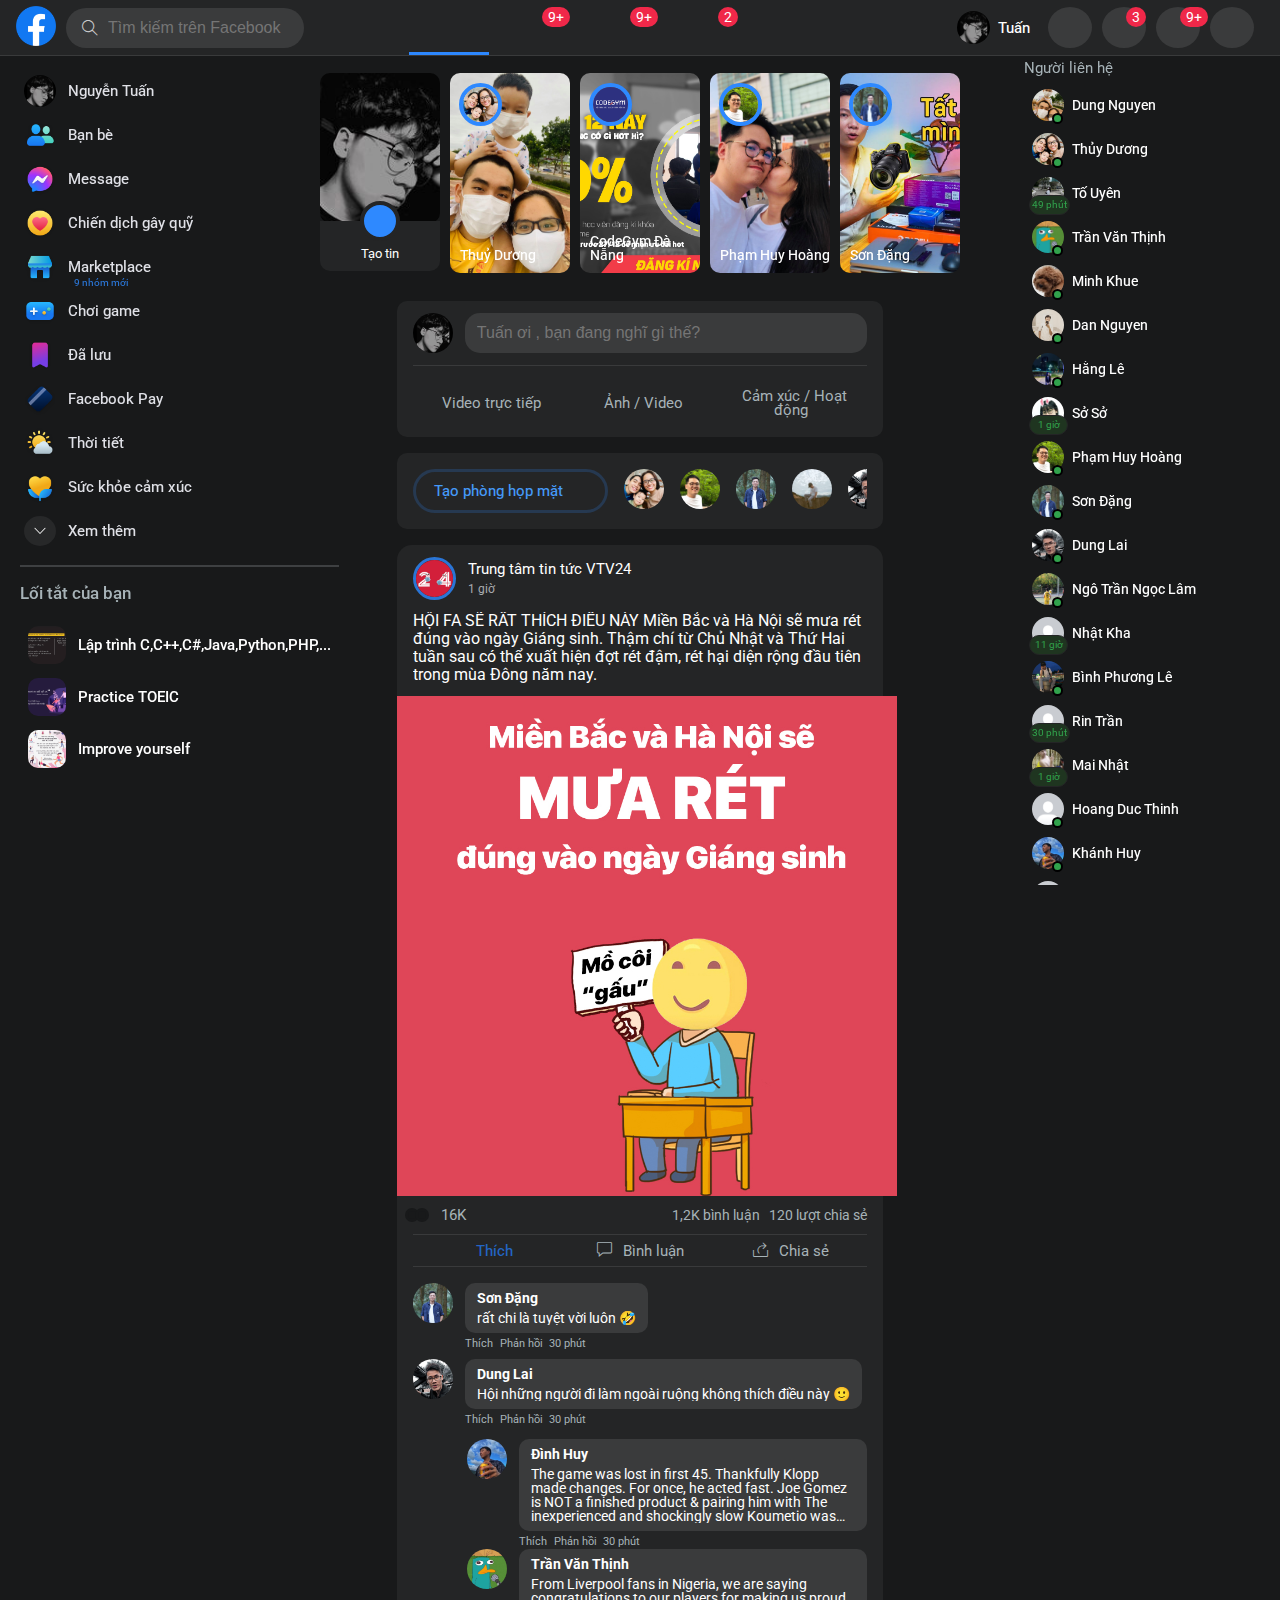
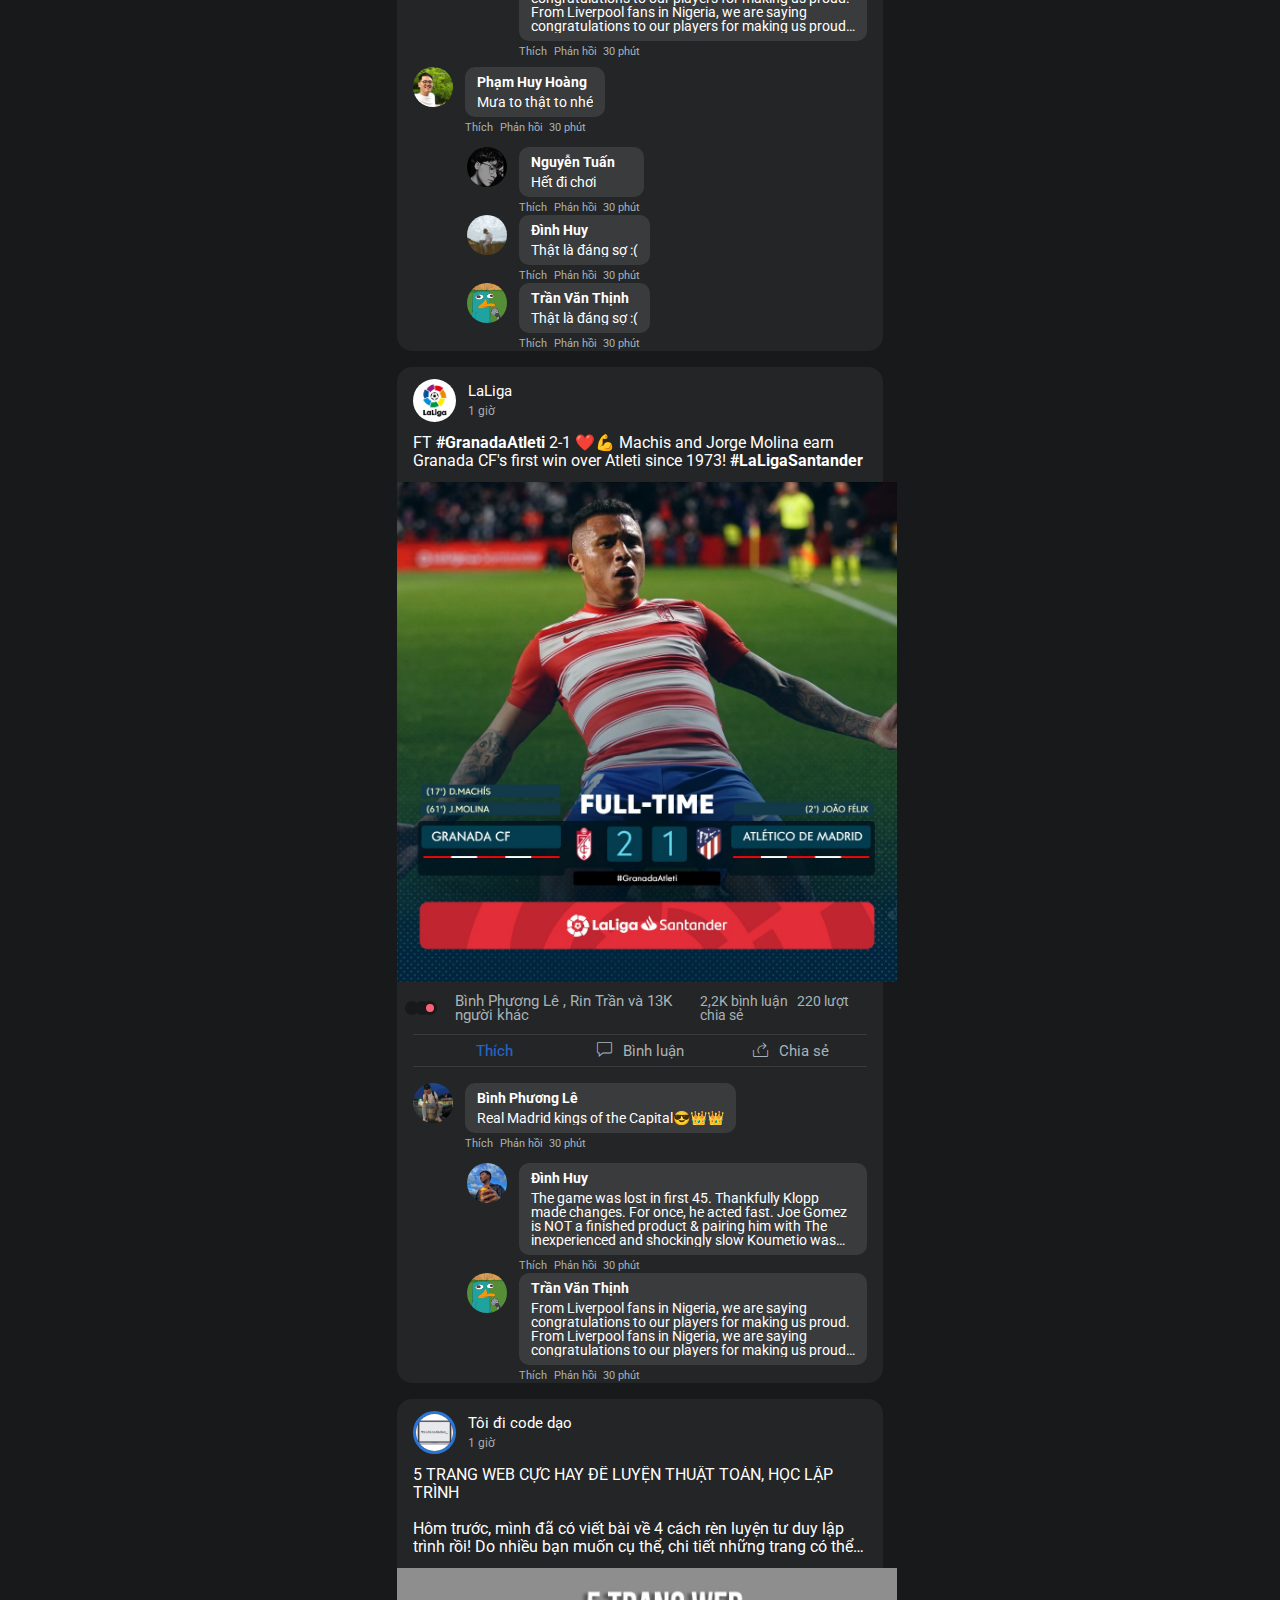
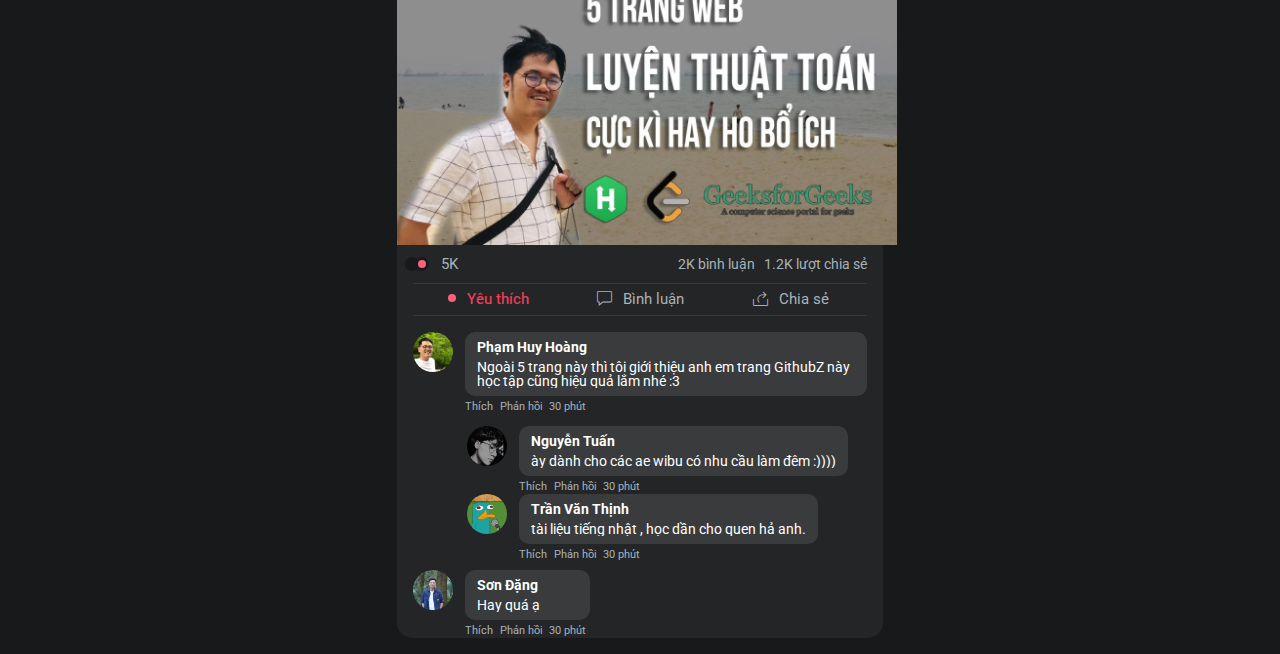
==== commit 7b2c9872: "fb" ====
--- a/index.html
+++ b/index.html
@@ -91,24 +91,26 @@
                     <div class="header__user-top-name">Tuấn</div>
                 </a>
 
-                <a href="" class="header__menu-top-right">
-                    <i class="header__menu-top-right-icon fas fa-list-ul"></i>
-                </a>
-
-                <a href="" class="header__message-top">
-                    <i class="header__message-top-icon fab fa-facebook-messenger"></i>
-
-                    <span class="header__has--notify header__has--notify-top-right">3</span>
-                </a>
-
-                <a href="" class="header__notify-top">
-                    <i class="header__notify-top-icon fas fa-bell"></i>
-                    <span class="header__has--notify header__has--notify-top-right">9+</span>
-                </a>
-
-                <a href="" class="header__show-more-top">
-                    <i class="header__show-more-top-icon fas fa-caret-down"></i>
-                </a>
+                <div class="header__info-wrapper-body">
+                    <a href="" class="header__menu-top-right">
+                        <i class="header__menu-top-right-icon fas fa-list-ul"></i>
+                    </a>
+
+                    <a href="" class="header__message-top">
+                        <i class="header__message-top-icon fab fa-facebook-messenger"></i>
+
+                        <span class="header__has--notify header__has--notify-top-right">3</span>
+                    </a>
+
+                    <a href="" class="header__notify-top">
+                        <i class="header__notify-top-icon fas fa-bell"></i>
+                        <span class="header__has--notify header__has--notify-top-right">9+</span>
+                    </a>
+
+                    <a href="" class="header__show-more-top">
+                        <i class="header__show-more-top-icon fas fa-caret-down"></i>
+                    </a>
+                </div>
             </div>
         </header>
 
@@ -120,7 +122,8 @@
                             <ul class="nav__left-list">
                                 <li class="nav__left-list-item">
                                     <a href="" class="nav__left-list-item-link">
-                                        <img src="./assets/img/header/avatar.jpg" alt="" class="nav__left-list-item-img">
+                                        <img src="./assets/img/header/avatar.jpg" alt=""
+                                            class="nav__left-list-item-img">
                                         <div class="nav__left-list-item-name">Nguyễn Tuấn</div>
                                     </a>
                                 </li>
@@ -252,7 +255,7 @@
                             <div class="story-center">
                                 <ul class="story-center__list">
                                     <li class="story-center__item">
-                                        <a href="" class="story-center__item-link">
+                                        <a href="javascript:void(0)" class="story-center__item-link">
                                             <img src="./assets/img/header/avatar.jpg" alt=""
                                                 class="story-center__item-img">
 
@@ -267,9 +270,9 @@
                                     </li>
 
                                     <li class="story-center__item">
-                                        <a href="" class="story-center__item-link">
+                                        <a href="javascript:void(0)" class="story-center__item-link js-click">
                                             <img src="./assets/img/body-center/avatar-story-1.jpg" alt=""
-                                                class="story-center__item-img-friends">
+                                                class="story-center__item-img-friends js-img">
 
                                             <div class="story-center__item-avatar-container">
                                                 <img src="./assets/img/body-center/story-1.jpg" alt=""
@@ -280,9 +283,9 @@
                                     </li>
 
                                     <li class="story-center__item">
-                                        <a href="" class="story-center__item-link">
+                                        <a href="javascript:void(0)" class="story-center__item-link">
                                             <img src="./assets/img/body-center/story-2.jpg" alt=""
-                                                class="story-center__item-img-friends">
+                                                class="story-center__item-img-friends js-img">
 
                                             <div class="story-center__item-avatar-container">
                                                 <img src="./assets/img/body-center/avatar-story-2.jpg" alt=""
@@ -293,9 +296,9 @@
                                     </li>
 
                                     <li class="story-center__item">
-                                        <a href="" class="story-center__item-link">
+                                        <a href="javascript:void(0)" class="story-center__item-link">
                                             <img src="./assets/img/body-center/avatar-story-3.jpg" alt=""
-                                                class="story-center__item-img-friends">
+                                                class="story-center__item-img-friends js-img">
 
                                             <div class="story-center__item-avatar-container">
                                                 <img src="./assets/img/body-center/story-3.jpg" alt=""
@@ -306,9 +309,9 @@
                                     </li>
 
                                     <li class="story-center__item">
-                                        <a href="" class="story-center__item-link">
+                                        <a href="javascript:void(0)" class="story-center__item-link">
                                             <img src="./assets/img/body-center/avatar-story-4.jpg" alt=""
-                                                class="story-center__item-img-friends">
+                                                class="story-center__item-img-friends js-img">
 
                                             <div class="story-center__item-avatar-container">
                                                 <img src="./assets/img/body-center/story-4.jpg" alt=""
@@ -2196,8 +2199,56 @@
             </div>
         </div>
     </div>
+
+
+    <!-- Modal when click story -->
+    <div class="modal"></div>
+
+    <div class="modal-img js-modal-img">
+        <div class="modal-img-container js-img-container">
+            <div class="row">
+                <div class="col l-2">
+                </div>
+                <div class="col l-5">
+                    <ul class="modal-img__list">
+                        <li class="modal-img__item">
+                            <div class="modal-img-container">
+                                <div class="modal-img__header">
+                                    <div class="modal-img__header-left">
+                                        <img src="./assets/img/body-center/story-1.jpg" alt=""
+                                            class="story-center__item-avatar">
+                                        <div class="modal-img__header-left-body">
+                                            <div class="modal-img__header-left-body-top">
+                                                <div class="modal-img__header-name">Thủy Dương</div>
+                                                <span class="modal-img__header-left-time">10 giờ</span>
+                                            </div>
+
+                                            <div class="modal-img__header-left-body-bottom">
+                                                <div class="modal-img__header-sound">BEAST</div>
+                                                <i class="ti-angle-right"></i>
+                                            </div>
+                                        </div>
+                                    </div>
+
+                                    <div class="modal-img__header-right">
+                                        <i class="modal-img__header-right-icon fas fa-play"></i>
+                                        <i class="modal-img__header-right-icon fas fa-volume-up"></i>
+                                        <i class="modal-img__header-right-icon fas fa-ellipsis-h"></i>
+                                    </div>
+                                </div>
+                                <img alt="" class="modal-img-content">
+                            </div>
+                        </li>
+                    </ul>
+
+                </div>
+                <div class="col l-5"></div>
+            </div>
+        </div>
     </div>
-    </div>
+    <!-- Modal when click end -->
+
+    <script src="/js/click-image.js"></script>
 </body>
 
 </html>--- a/assets/css/style.css
+++ b/assets/css/style.css
@@ -99,10 +99,15 @@
     color: #ccc;
 }
 
-.header__info-wrapper {
+.header__info-wrapper, 
+.header__info-wrapper-body {
     display: flex;
     justify-content: center;
     align-items: center;
+}
+
+.header__info-wrapper-body {
+    height: 100%;
 }
 
 .header__user-top {
@@ -139,7 +144,7 @@
 .header__menu-top-right,
 .header__message-top,
 .header__notify-top,
-.header__show-more-top ,
+.header__show-more-top,
 .search-top-mobile-tablet {
     font-size: 2rem;
     color: var(--white-color);
@@ -156,6 +161,7 @@
     border-radius: 50%;
     margin-right: 10px;
     position: relative;
+    width: 44px;
 }
 
 .header__menu-top-right:hover,
@@ -1043,7 +1049,7 @@
     margin: 0;
 }
 
-.nav__left-list-footer-item, 
+.nav__left-list-footer-item,
 .nav__left-list-footer-item-link {
     list-style: none;
     height: 52px;
@@ -1085,4 +1091,106 @@
 
 .search-top-mobile-tablet {
     display: none;
+}
+
+/* Click image story */
+.modal-img {
+    position: fixed;
+    top: 0;
+    bottom: 0;
+    left: 0;
+    right: 0;
+    background-color: #000;
+    display: none;
+    z-index: 11;
+}
+
+.open-modal-img {
+    display: block;
+}
+
+img.modal-img-content {
+    width: 100%;
+    height: 100%;
+    border-radius: 10px;
+}
+
+.modal-img__header-left > .story-center__item-avatar {
+    border: none;
+}
+
+/* Modal header story */
+.modal-img__list {
+    padding-left: 0;
+    position: relative;
+    border-radius: 10px;
+    overflow: hidden;
+    margin: 74px 0 0 0;
+    height: 85vh;
+    width: 80vh;
+    margin-left: auto;
+    margin-right: auto;
+}
+
+.modal-img__item {
+    list-style: none;
+    height: 100%;
+}
+
+.modal-img__header-left {
+    display: flex;
+    align-items: center;
+}
+
+.modal-img__header {
+    display: flex;
+    overflow: hidden;
+    align-items: center;
+    justify-content: space-between;
+    padding: 0 12px;
+    position: absolute;
+    left: 0;
+    right: 0;
+    color: var(--white-color);
+    top: 12px;
+}
+
+.modal-img-container {
+    height: 100%;
+    width: 100%;
+}
+
+.modal-img__header-left-body div {
+    display: flex;
+    align-items: center;
+}
+
+.modal-img__header-left-body {
+    margin-left: 12px;
+}
+
+.modal-img__header-name {
+    font-size: 1.4rem;
+    font-weight: 450;
+    margin-right: 6px;
+}
+
+.modal-img__header-left-time {
+    font-size: 1.2rem;
+}
+
+.modal-img__header-left-body-bottom {
+    font-size: 1.2rem;
+    margin-top: 4px;
+}
+
+.modal-img__header-right-icon {
+    margin-right: 12px;
+    font-size: 1.8rem;
+}
+
+.modal-img__item-img {
+    width: 100%;
+    height: 100%;
+    object-fit: cover;
 }--- a/assets/css/base.css
+++ b/assets/css/base.css
@@ -4,6 +4,7 @@
     --white-color: #fff;
     --content-color: #242526;
     --font-color: #A7B3B8;
+    --black-color: #000;
 }
 
 * {
@@ -85,4 +86,19 @@
 /* Handle on hover */
 ::-webkit-scrollbar-thumb:hover {
     background: var(--primary-hover);
+}
+
+/* Modal */
+.modal {
+    position: fixed;
+    top: 0;
+    bottom: 0;
+    left: 0;
+    right: 0;
+    background-color: rgba(0, 0, 0, 0.4);
+    display: flex;
+    justify-content: center;
+    align-items: center;
+    display: none;
+    z-index: 2;
 }--- a/assets/css/responsive.css
+++ b/assets/css/responsive.css
@@ -67,6 +67,10 @@
     font-size: 1.6rem;
   }
 
+  .header__info-wrapper-body {
+    width: 50%;
+  }
+
   .header__menu-top-right,
   .header__message-top,
   .header__notify-top,
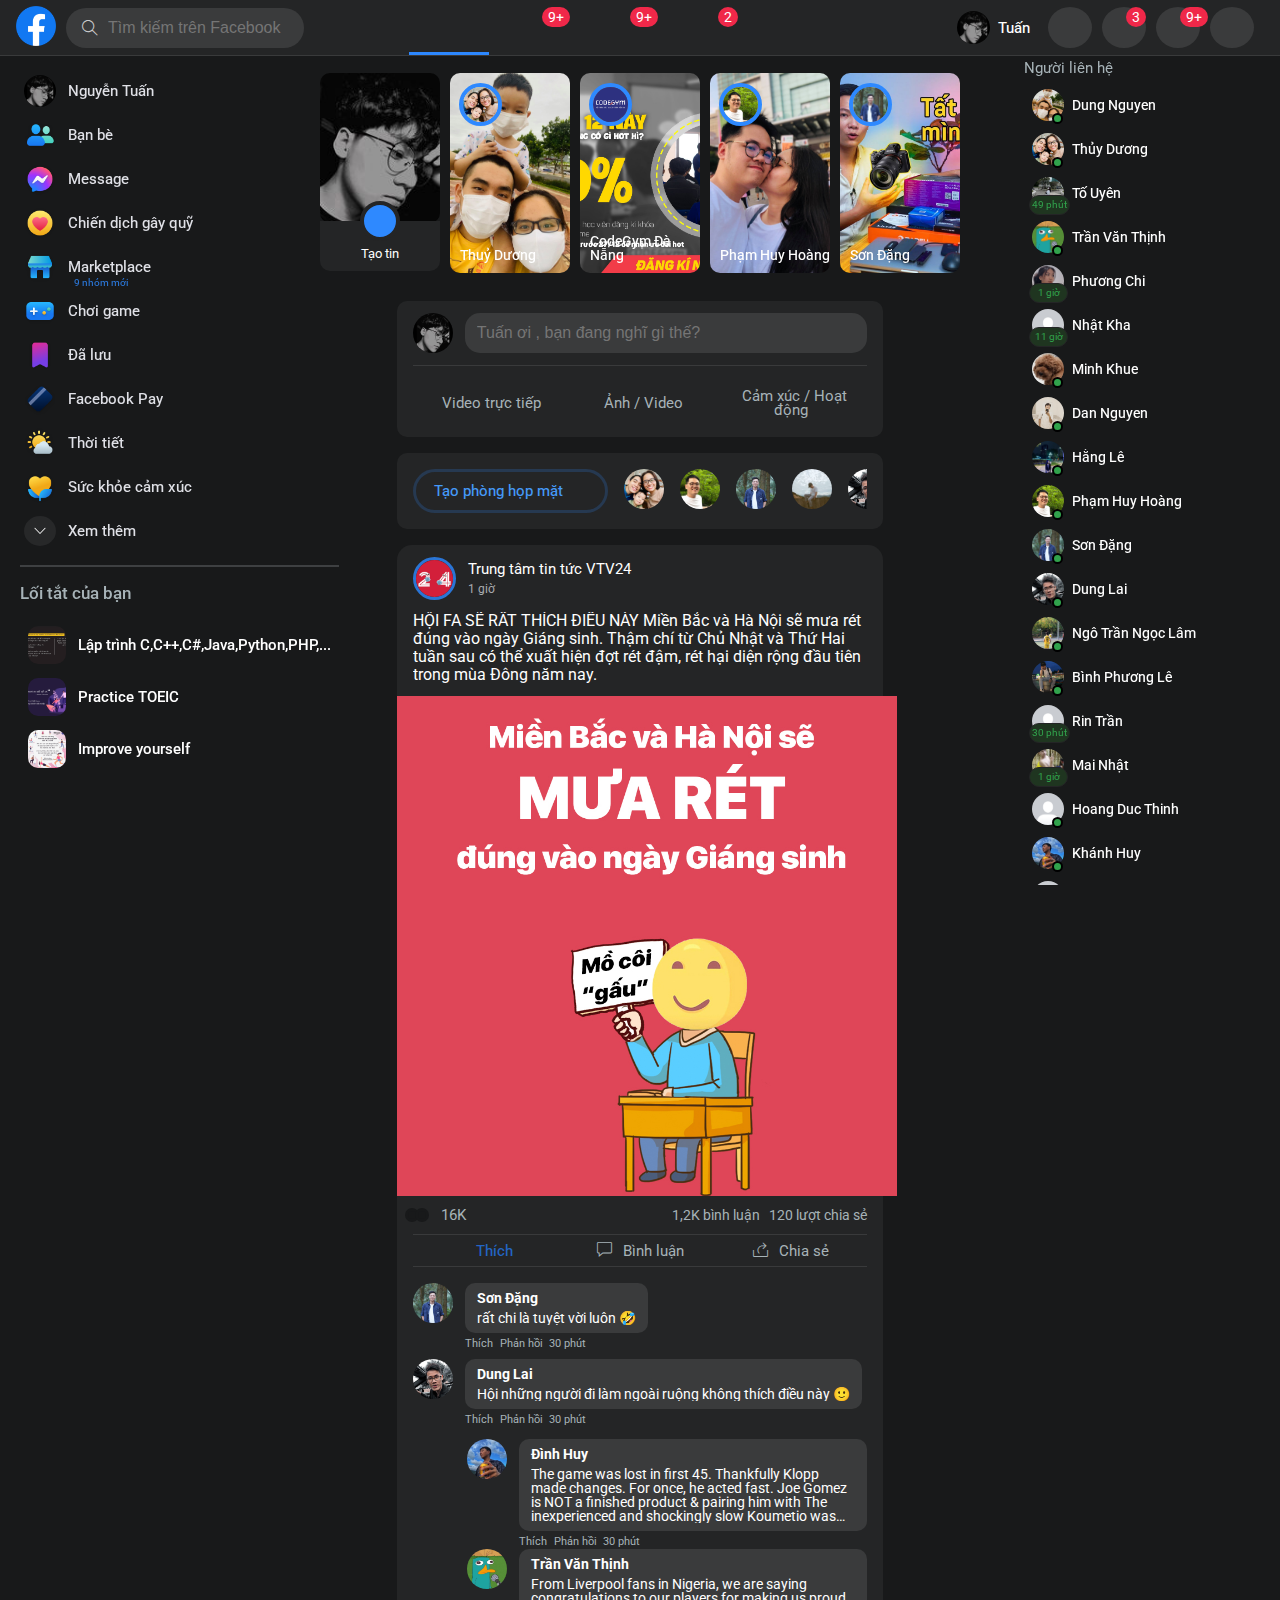
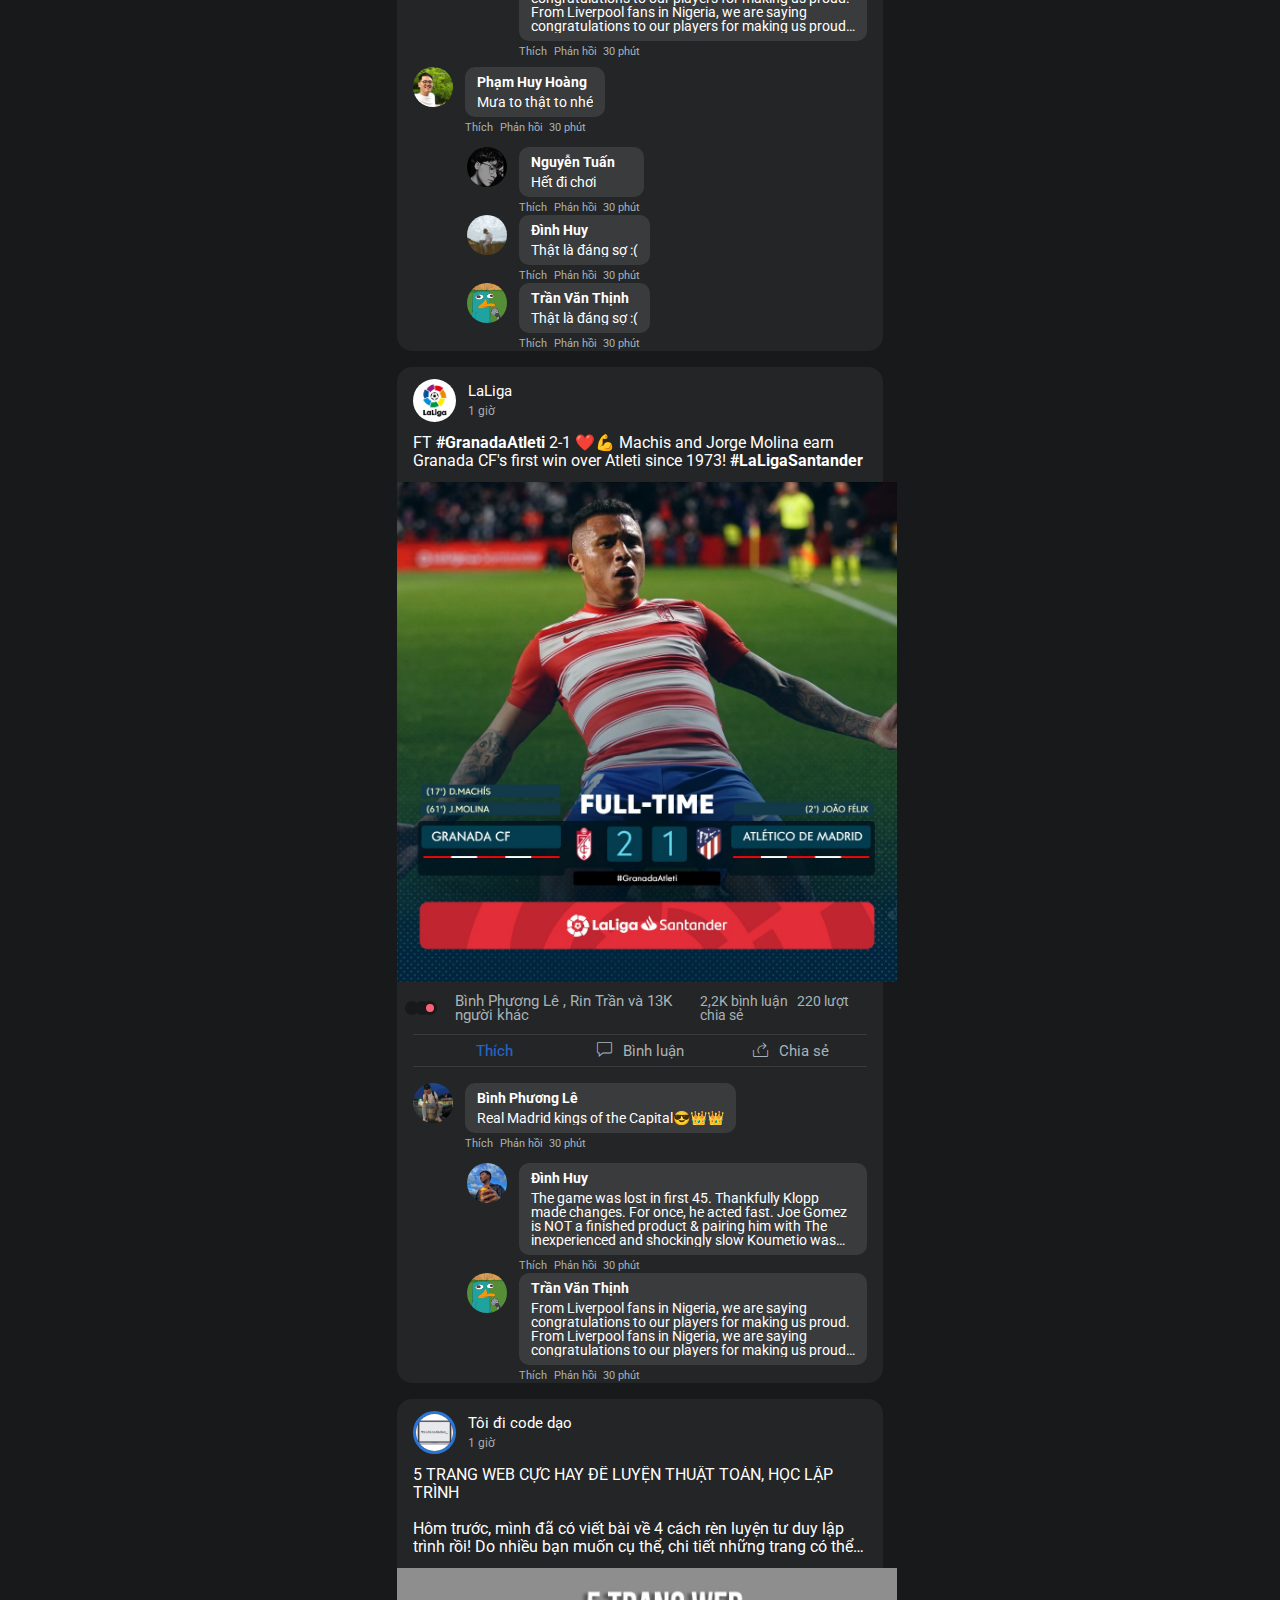
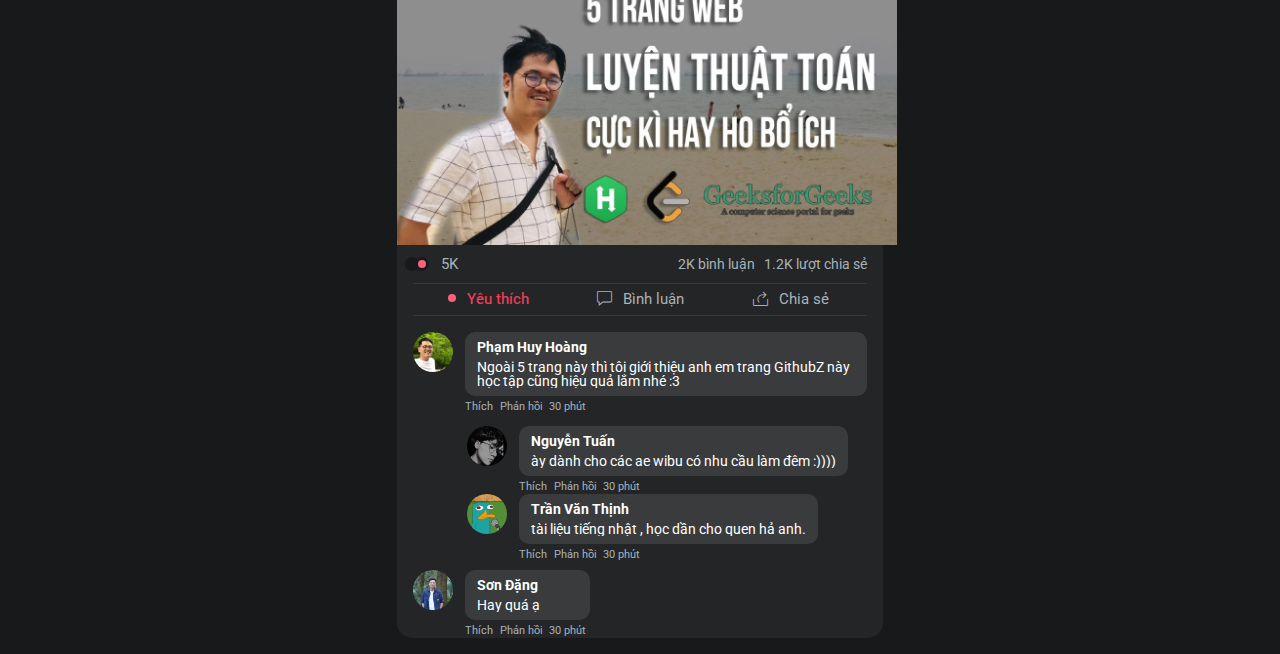
==== commit 38adb331: "Facebook" ====
--- a/index.html
+++ b/index.html
@@ -2030,6 +2030,25 @@
                                     </li>
 
                                     <li class="list-friends--active-item">
+                                        <a href="" class="list-friends--active-item-link">
+                                            <img src="./assets/img/body-center/story-18.PNG" alt=""
+                                                class="list-friends--active-item-img">
+                                            <div class="list-friends--active-item-name">Phương Chi</div>
+                                            <div class="list-friends--active-item--offline">1 giờ</div>
+                                        </a>
+                                    </li>
+
+
+                                    <li class="list-friends--active-item">
+                                        <a href="" class="list-friends--active-item-link">
+                                            <img src="./assets/img/body-center/story-10.png" alt=""
+                                                class="list-friends--active-item-img">
+                                            <div class="list-friends--active-item-name">Nhật Kha</div>
+                                            <div class="list-friends--active-item--offline">11 giờ</div>
+                                        </a>
+                                    </li>
+
+                                    <li class="list-friends--active-item">
                                         <a href=""
                                             class="list-friends--active-item-link list-friends--active-item-link--active">
                                             <img src="./assets/img/body-center/story-17.png" alt=""
@@ -2057,15 +2076,6 @@
                                     </li>
 
                                     <li class="list-friends--active-item">
-                                        <a href="" class="list-friends--active-item-link">
-                                            <img src="./assets/img/body-center/story-15.jpg" alt=""
-                                                class="list-friends--active-item-img">
-                                            <div class="list-friends--active-item-name">Sở Sở</div>
-                                            <div class="list-friends--active-item--offline">1 giờ</div>
-                                        </a>
-                                    </li>
-
-                                    <li class="list-friends--active-item">
                                         <a href=""
                                             class="list-friends--active-item-link list-friends--active-item-link--active">
                                             <img src="./assets/img/body-center/story-3.jpg" alt=""
@@ -2099,15 +2109,6 @@
                                             <img src="./assets/img/body-center/story-12.jpg" alt=""
                                                 class="list-friends--active-item-img">
                                             <div class="list-friends--active-item-name">Ngô Trần Ngọc Lâm</div>
-                                        </a>
-                                    </li>
-
-                                    <li class="list-friends--active-item">
-                                        <a href="" class="list-friends--active-item-link">
-                                            <img src="./assets/img/body-center/story-10.png" alt=""
-                                                class="list-friends--active-item-img">
-                                            <div class="list-friends--active-item-name">Nhật Kha</div>
-                                            <div class="list-friends--active-item--offline">11 giờ</div>
                                         </a>
                                     </li>
 
